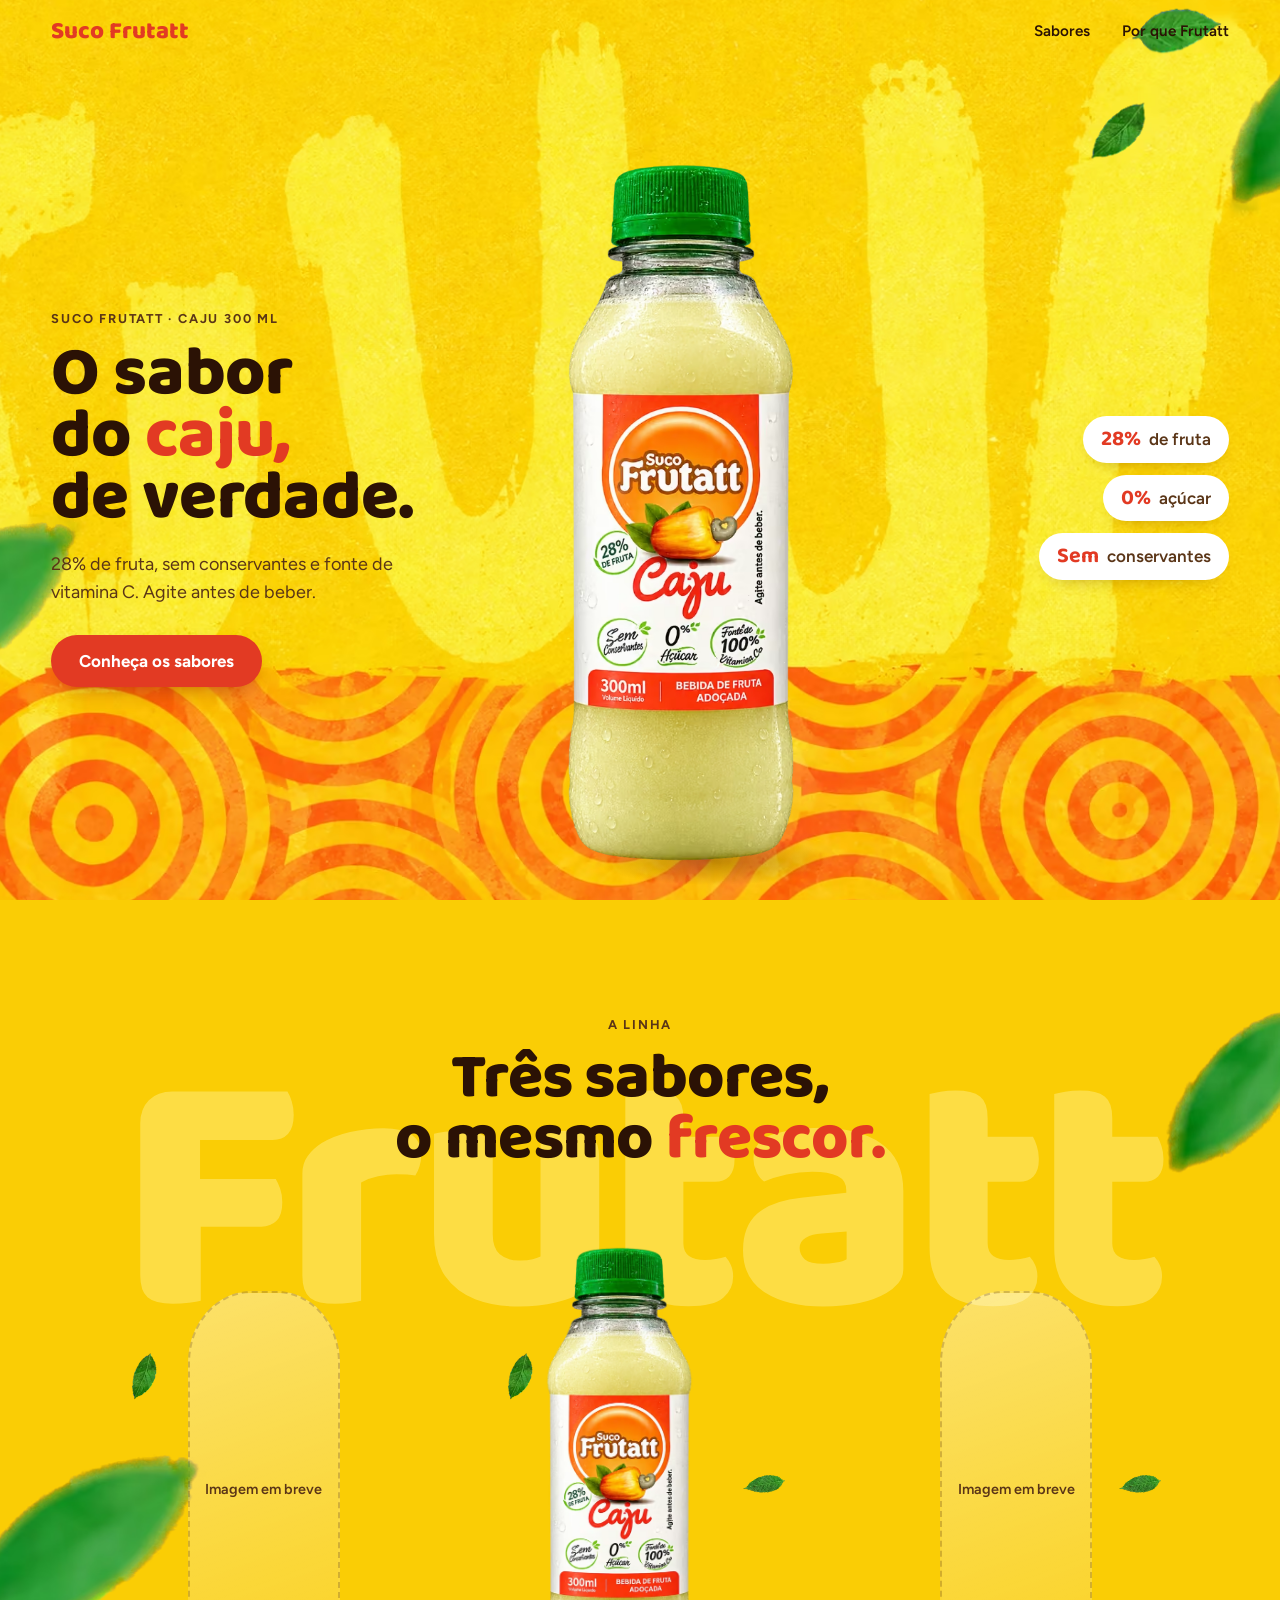
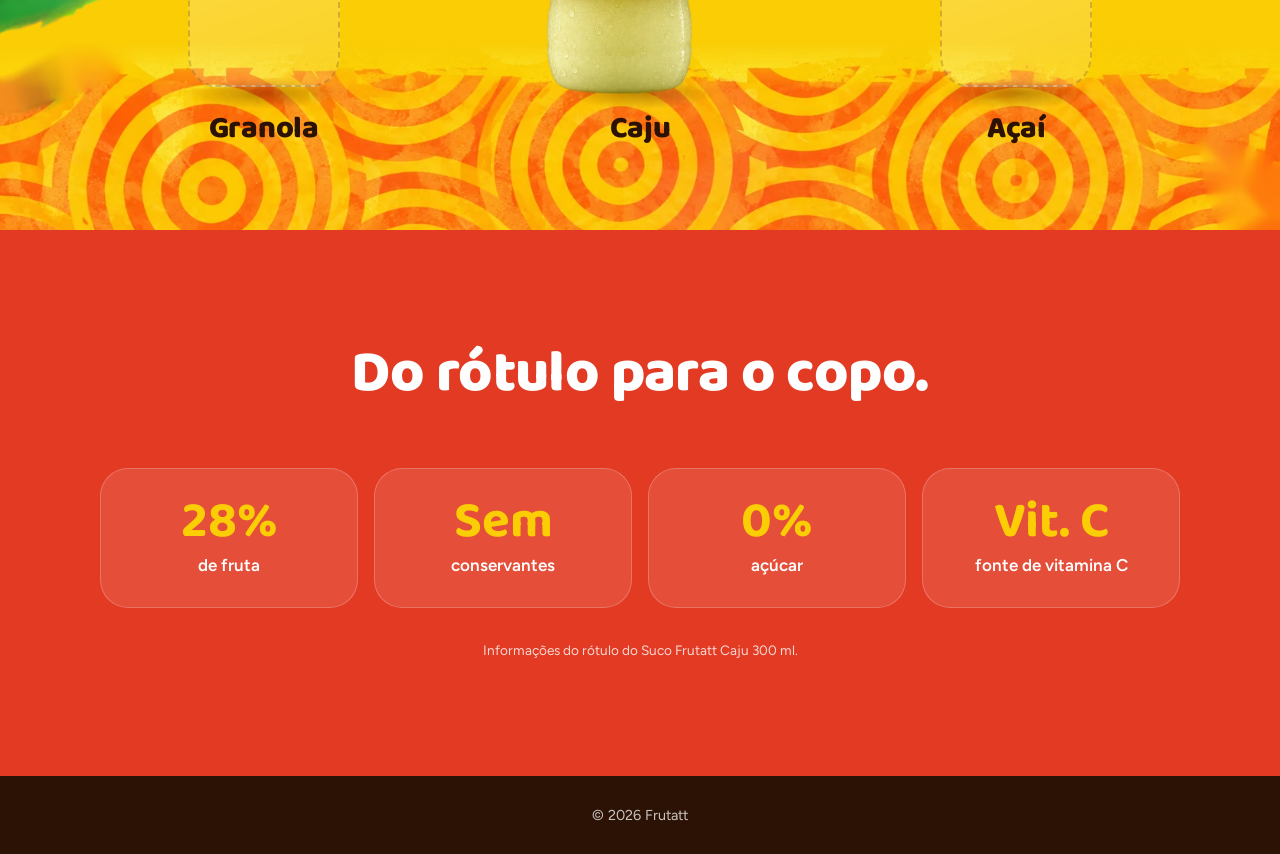
==== site/index.html @ 13d55b7b "LP Frutatto: landing page com motion, pipeline de assets e vídeo de vitrine Co-Authored-By: Claude O" ====
<!doctype html>
<html lang="pt-BR">
<head>
  <meta charset="utf-8">
  <meta name="viewport" content="width=device-width, initial-scale=1">
  <title>Suco Frutatt — Fruta de verdade</title>
  <meta name="description" content="Suco Frutatt: 28% de fruta, sem conservantes e fonte de vitamina C. Conheça os sabores Granola, Caju e Açaí.">
  <meta name="theme-color" content="#FACD05">
  <script>document.documentElement.classList.add('js')</script>

  <link rel="preconnect" href="https://fonts.googleapis.com">
  <link rel="preconnect" href="https://fonts.gstatic.com" crossorigin>
  <link href="https://fonts.googleapis.com/css2?family=Baloo+2:wght@700;800&family=Figtree:wght@400;500;600;700&display=swap" rel="stylesheet">

  <!-- LCP: hero plate + product, preloaded at the right size -->
  <link rel="preload" as="image" type="image/avif"
        imagesrcset="img/bg-960.avif 960w, img/bg-1440.avif 1440w, img/bg-1920.avif 1672w" imagesizes="max(100vw, 178svh)">
  <link rel="preload" as="image" type="image/avif"
        imagesrcset="img/prod-caju-320.avif 320w, img/prod-caju-520.avif 520w, img/prod-caju-760.avif 757w" imagesizes="(max-width: 767px) 52vw, 400px">

  <link rel="stylesheet" href="styles.css">
</head>
<body>
  <a class="skip" href="#conteudo">Pular para o conteúdo</a>

  <header class="nav">
    <a class="nav__brand" href="#topo" aria-label="Suco Frutatt — início">Suco Frutatt</a>
    <nav aria-label="Principal">
      <a href="#sabores">Sabores</a>
      <a href="#por-que">Por que Frutatt</a>
    </nav>
  </header>

  <main id="conteudo">
    <!-- ───────── HERO ───────── -->
    <section class="hero" id="topo" aria-labelledby="hero-title">
      <div class="hero__stage" data-depth="bg" aria-hidden="true">
        <picture>
          <source type="image/avif" srcset="img/bg-960.avif 960w, img/bg-1440.avif 1440w, img/bg-1920.avif 1672w" sizes="max(100vw, 178svh)">
          <img class="hero__plate" src="img/bg-1440.webp"
               srcset="img/bg-960.webp 960w, img/bg-1440.webp 1440w, img/bg-1920.webp 1672w" sizes="max(100vw, 178svh)"
               width="1672" height="941" alt="" fetchpriority="high" decoding="async">
        </picture>
        <!-- leaves are cut out of the original art by build_assets.py and mounted by main.js -->
        <div class="hero__leaves" data-leaves="far"></div>
      </div>

      <div class="hero__grid">
        <div class="hero__copy">
          <p class="eyebrow" data-intro="eyebrow">Suco Frutatt · Caju 300 ml</p>
          <h1 id="hero-title" class="hero__title">
            <span class="line"><span class="word">O</span> <span class="word">sabor</span></span>
            <span class="line"><span class="word">do</span> <span class="word accent">caju,</span></span>
            <span class="line"><span class="word">de</span> <span class="word">verdade.</span></span>
          </h1>
          <p class="hero__lead" data-intro="lead">28% de fruta, sem conservantes e fonte de vitamina C. Agite antes de beber.</p>
          <a class="btn" href="#sabores" data-intro="cta">Conheça os sabores</a>
        </div>

        <div class="hero__product" data-depth="product">
          <span class="shadow" aria-hidden="true"></span>
          <div class="hero__float">
            <picture>
              <source type="image/avif" srcset="img/prod-caju-320.avif 320w, img/prod-caju-520.avif 520w, img/prod-caju-760.avif 757w" sizes="(max-width: 767px) 52vw, 400px">
              <img src="img/prod-caju-520.webp"
                   srcset="img/prod-caju-320.webp 320w, img/prod-caju-520.webp 520w, img/prod-caju-760.webp 757w" sizes="(max-width: 767px) 52vw, 400px"
                   width="757" height="1437" alt="Garrafa de Suco Frutatt sabor Caju, 300 ml" fetchpriority="high" decoding="async">
            </picture>
          </div>
        </div>

        <ul class="hero__facts" aria-label="Destaques do rótulo">
          <li data-intro="fact"><strong>28%</strong> de fruta</li>
          <li data-intro="fact"><strong>0%</strong> açúcar</li>
          <li data-intro="fact"><strong>Sem</strong> conservantes</li>
        </ul>
      </div>

      <div class="hero__near" data-leaves="near" aria-hidden="true"></div>
    </section>

    <!-- ───────── PRODUTOS ───────── -->
    <section class="products" id="sabores" aria-labelledby="sabores-title">
      <div class="products__bgword" data-depth="bg" aria-hidden="true">Frutatt</div>

      <header class="products__head">
        <p class="eyebrow">A linha</p>
        <h2 id="sabores-title" class="products__title">
          <span class="line"><span class="word">Três</span> <span class="word">sabores,</span></span>
          <span class="line"><span class="word">o</span> <span class="word">mesmo</span> <span class="word accent">frescor.</span></span>
        </h2>
      </header>

      <div class="products__row" role="list">
        <article class="prod" role="listitem" data-prod="granola" data-from="left" aria-labelledby="p-granola">
          <div class="prod__depth" data-depth="product">
            <span class="shadow" aria-hidden="true"></span>
            <div class="prod__float">
              <span class="prod__leaf prod__leaf--a" aria-hidden="true"></span>
              <picture class="prod__img">
                <source type="image/avif" srcset="img/prod-granola-320.avif 320w, img/prod-granola-520.avif 520w, img/prod-granola-760.avif 760w" sizes="(max-width: 767px) 62vw, 26vw">
                <img src="img/prod-granola-520.webp" srcset="img/prod-granola-320.webp 320w, img/prod-granola-520.webp 520w, img/prod-granola-760.webp 760w"
                     sizes="(max-width: 767px) 62vw, 26vw" width="757" height="1437" alt="Produto Frutatt Granola" loading="lazy" decoding="async">
              </picture>
            </div>
          </div>
          <h3 class="prod__name" id="p-granola">Granola</h3>
        </article>

        <article class="prod" role="listitem" data-prod="caju" data-from="center" aria-labelledby="p-caju">
          <div class="prod__depth" data-depth="product">
            <span class="shadow" aria-hidden="true"></span>
            <div class="prod__float">
              <span class="prod__leaf prod__leaf--a" aria-hidden="true"></span>
              <span class="prod__leaf prod__leaf--b" aria-hidden="true"></span>
              <picture class="prod__img">
                <source type="image/avif" srcset="img/prod-caju-320.avif 320w, img/prod-caju-520.avif 520w, img/prod-caju-760.avif 757w" sizes="(max-width: 767px) 62vw, 26vw">
                <img src="img/prod-caju-520.webp" srcset="img/prod-caju-320.webp 320w, img/prod-caju-520.webp 520w, img/prod-caju-760.webp 757w"
                     sizes="(max-width: 767px) 62vw, 26vw" width="757" height="1437" alt="Garrafa de Suco Frutatt sabor Caju, 300 ml" loading="lazy" decoding="async">
              </picture>
            </div>
          </div>
          <h3 class="prod__name" id="p-caju">Caju</h3>
        </article>

        <article class="prod" role="listitem" data-prod="acai" data-from="right" aria-labelledby="p-acai">
          <div class="prod__depth" data-depth="product">
            <span class="shadow" aria-hidden="true"></span>
            <div class="prod__float">
              <span class="prod__leaf prod__leaf--b" aria-hidden="true"></span>
              <picture class="prod__img">
                <source type="image/avif" srcset="img/prod-acai-320.avif 320w, img/prod-acai-520.avif 520w, img/prod-acai-760.avif 760w" sizes="(max-width: 767px) 62vw, 26vw">
                <img src="img/prod-acai-520.webp" srcset="img/prod-acai-320.webp 320w, img/prod-acai-520.webp 520w, img/prod-acai-760.webp 760w"
                     sizes="(max-width: 767px) 62vw, 26vw" width="757" height="1437" alt="Produto Frutatt Açaí" loading="lazy" decoding="async">
              </picture>
            </div>
          </div>
          <h3 class="prod__name" id="p-acai">Açaí</h3>
        </article>
      </div>

      <div class="products__band" data-depth="band" aria-hidden="true">
        <picture>
          <source type="image/avif" srcset="img/band-960.avif 960w, img/band-1920.avif 1672w" sizes="100vw">
          <img src="img/band-960.webp" srcset="img/band-960.webp 960w, img/band-1920.webp 1672w" sizes="100vw"
               width="1672" height="282" alt="" loading="lazy" decoding="async">
        </picture>
      </div>
      <div class="products__near" data-leaves="near-products" aria-hidden="true"></div>
    </section>

    <!-- ───────── POR QUE ───────── -->
    <section class="why" id="por-que" aria-labelledby="why-title">
      <h2 id="why-title" class="why__title">Do rótulo para o copo.</h2>
      <ul class="why__list">
        <li class="why__item" data-reveal><strong>28%</strong><span>de fruta</span></li>
        <li class="why__item" data-reveal><strong>Sem</strong><span>conservantes</span></li>
        <li class="why__item" data-reveal><strong>0%</strong><span>açúcar</span></li>
        <li class="why__item" data-reveal><strong>Vit. C</strong><span>fonte de vitamina C</span></li>
      </ul>
      <p class="why__note">Informações do rótulo do Suco Frutatt Caju 300 ml.</p>
    </section>
  </main>

  <footer class="footer">
    <p>© <span id="ano">2026</span> Frutatt</p>
  </footer>

  <script src="img/layers.js"></script>
  <script src="https://cdnjs.cloudflare.com/ajax/libs/gsap/3.12.5/gsap.min.js" defer></script>
  <script src="https://cdnjs.cloudflare.com/ajax/libs/gsap/3.12.5/ScrollTrigger.min.js" defer></script>
  <script src="main.js" defer></script>
</body>
</html>
---- site/styles.css ----
/* ───────── Tokens ───────── */
:root {
  --yellow: #FACD05;
  --yellow-soft: #FBDB10;
  --orange: #F26A1B;
  --red: #E23A23;
  --green: #1E8E3E;
  --ink: #2B1205;
  --ink-soft: #5A3517;
  --cream: #FFF8E1;
  --white: #FFFFFF;

  --font-display: "Baloo 2", system-ui, sans-serif;
  --font-body: "Figtree", system-ui, sans-serif;

  /* Frutatt motion language — shared by CSS and main.js (expo.out ≈ --ease-out) */
  --ease-out: cubic-bezier(0.23, 1, 0.32, 1);
  --ease-in-out: cubic-bezier(0.77, 0, 0.175, 1);
  --dur-hover: 420ms;

  /* hero art plate: covers the viewport keeping the 1672×941 ratio of the original art */
  --stage-w: max(100vw, calc(max(100svh, 640px) * 1.7768));
  --stage-h: calc(var(--stage-w) * 0.5628);

  color-scheme: light;
}

*, *::before, *::after { box-sizing: border-box; }
html { -webkit-text-size-adjust: 100%; scroll-behavior: smooth; }
body {
  margin: 0;
  background: var(--yellow);
  color: var(--ink);
  font-family: var(--font-body);
  font-size: 1.0625rem;
  line-height: 1.55;
  -webkit-font-smoothing: antialiased;
  overflow-x: hidden;
}
img { display: block; max-width: 100%; height: auto; }
picture { display: block; }
a { color: inherit; }
h1, h2, h3 { margin: 0; font-family: var(--font-display); font-weight: 800; letter-spacing: -0.01em; }

.skip {
  position: absolute; left: 16px; top: -48px; z-index: 100;
  padding: 10px 16px; border-radius: 999px;
  background: var(--ink); color: var(--white); text-decoration: none; font-weight: 600;
}
.skip:focus { top: 12px; }
:focus-visible { outline: 3px solid var(--ink); outline-offset: 3px; border-radius: 6px; }

/* mouse offset — each depth layer reads its own --mx/--my via `translate`,
   so it never fights the GSAP-owned `transform` on the same element */
[data-depth], [data-leaves] {
  translate: calc(var(--mx, 0) * 1px) calc(var(--my, 0) * 1px);
}

/* ───────── Nav ───────── */
.nav {
  position: absolute; inset: 0 0 auto 0; z-index: 20;
  display: flex; align-items: center; justify-content: space-between; gap: 16px;
  padding: 20px clamp(16px, 4vw, 56px);
}
.nav__brand {
  font-family: var(--font-display); font-weight: 800; font-size: 1.5rem;
  color: var(--red); text-decoration: none; line-height: 1;
}
.nav nav { display: flex; gap: clamp(12px, 3vw, 32px); }
.nav nav a {
  font-weight: 600; font-size: 0.95rem; text-decoration: none; color: var(--ink);
  background-image: linear-gradient(currentColor, currentColor);
  background-size: 0% 2px; background-position: 0 100%; background-repeat: no-repeat;
  transition: background-size 260ms var(--ease-out);
}
@media (hover: hover) and (pointer: fine) {
  .nav nav a:hover { background-size: 100% 2px; }
}

/* ───────── Shared ───────── */
.eyebrow {
  margin: 0 0 14px;
  font-weight: 700; font-size: 0.8rem; letter-spacing: 0.14em; text-transform: uppercase;
  color: var(--ink-soft);
}
.line { display: block; overflow: hidden; padding-bottom: 0.06em; margin-bottom: -0.06em; }
.word { display: inline-block; will-change: transform; }
.accent { color: var(--red); }

.btn {
  display: inline-flex; align-items: center; gap: 10px;
  min-height: 52px; padding: 0 28px; border-radius: 999px;
  background: var(--red); color: var(--white);
  font-weight: 700; text-decoration: none;
  box-shadow: 0 10px 24px -12px rgba(140, 30, 10, 0.7);
  transition: transform 160ms var(--ease-out), background-color 200ms ease;
}
.btn:active { transform: scale(0.97); }
@media (hover: hover) and (pointer: fine) {
  .btn:hover { background-color: #C92E19; }
}

/* soft contact shadow under each product; GSAP scales .shadow with the float,
   CSS hover grows ::before — separate elements, no transform conflict */
.shadow {
  position: absolute; left: 50%; bottom: -3%; z-index: 0;
  width: 64%; height: 7%; margin-left: -32%;
  pointer-events: none;
}
.shadow::before {
  content: ""; position: absolute; inset: 0; border-radius: 50%;
  background: radial-gradient(closest-side, rgba(70, 25, 0, 0.42), rgba(70, 25, 0, 0));
  opacity: 0.8;
  transition: transform var(--dur-hover) var(--ease-out), opacity var(--dur-hover) ease;
}

/* ───────── Hero ───────── */
.hero {
  position: relative;
  height: 100svh; min-height: 640px;
  overflow: hidden;
  isolation: isolate;
}
.hero__stage, .hero__near {
  position: absolute; z-index: 0;
  width: var(--stage-w); height: var(--stage-h);
  left: calc(50% - var(--stage-w) / 2);
  top: calc(50% - var(--stage-h) / 2);
  pointer-events: none;
}
.hero__near { z-index: 3; }
.hero__stage picture { position: absolute; inset: -1%; }
.hero__plate { width: 100%; height: 100%; object-fit: cover; }
.hero__leaves { position: absolute; inset: 0; }

.leaf { position: absolute; display: block; will-change: transform; }
.leaf img { width: 100%; height: 100%; }

/* no z-index here on purpose: copy can sit above the near-camera leaves, the bottle below them */
.hero__grid {
  position: relative;
  height: 100%;
  max-width: 1320px; margin: 0 auto;
  padding: 96px clamp(16px, 4vw, 56px) 0;
  display: grid;
  grid-template-columns: minmax(0, 1.2fr) auto minmax(0, 0.8fr);
  align-items: center;
  gap: clamp(16px, 3vw, 48px);
}
.hero__copy { position: relative; z-index: 4; }
.hero__facts { position: relative; z-index: 4; }
.hero__title {
  font-size: clamp(3rem, 5.4vw, 5.6rem);
  line-height: 0.9;
  margin-bottom: 22px;
}
.hero__lead { max-width: 30ch; margin: 0 0 28px; font-size: 1.125rem; color: var(--ink-soft); }

.hero__product {
  position: relative; z-index: 2; align-self: end;
  height: min(78svh, 800px);
  aspect-ratio: 757 / 1437;
  margin-bottom: 4svh;
}
.hero__float, .hero__float picture, .hero__float img { width: 100%; height: 100%; }
.hero__float { position: relative; z-index: 1; }

.hero__facts {
  list-style: none; margin: 0; padding: 0;
  display: grid; gap: 12px; justify-items: end;
}
.hero__facts li {
  display: inline-flex; align-items: baseline; gap: 8px;
  padding: 10px 18px; border-radius: 999px;
  background: var(--white);
  font-weight: 600; color: var(--ink-soft);
  box-shadow: 0 8px 20px -14px rgba(90, 40, 0, 0.6);
}
.hero__facts strong { font-family: var(--font-display); font-size: 1.35rem; color: var(--red); line-height: 1; }

/* ───────── Products ───────── */
.products {
  position: relative;
  padding: clamp(72px, 9vw, 120px) 0 0;
  overflow: hidden;
  isolation: isolate;
}
.products__bgword {
  position: absolute; left: 50%; top: 18%; z-index: -2;
  margin-left: -50vw; width: 100vw; text-align: center;
  font-family: var(--font-display); font-weight: 800;
  font-size: 27vw; line-height: 0.8; letter-spacing: -0.03em;
  color: rgba(255, 236, 120, 0.55);
  user-select: none;
}
.products__head { text-align: center; padding: 0 16px; margin-bottom: clamp(24px, 4vw, 56px); }
.products__title { font-size: clamp(2.4rem, 5vw, 4.8rem); line-height: 0.95; }

.products__row {
  position: relative; z-index: 2;
  max-width: 1180px; margin: 0 auto;
  padding: 24px clamp(16px, 4vw, 56px) clamp(64px, 8vw, 120px);
  display: grid; grid-template-columns: repeat(3, minmax(0, 1fr));
  gap: clamp(16px, 4vw, 64px);
  align-items: end;
}
.prod { position: relative; display: grid; justify-items: center; gap: 18px; }
.prod__depth { position: relative; height: min(50svh, 480px); max-width: 100%; aspect-ratio: 757 / 1437; }
.prod__float { position: relative; z-index: 1; width: 100%; height: 100%; }
.prod__img { position: relative; z-index: 1; width: 100%; height: 100%;
  transition: transform var(--dur-hover) var(--ease-out); }
.prod__img img { width: 100%; height: 100%; object-fit: contain; }

.prod__name {
  position: relative;
  font-size: clamp(1.6rem, 2.4vw, 2.2rem); line-height: 1;
  color: var(--ink);
  transition: color 240ms ease;
}
.prod__name::after {
  content: ""; position: absolute; left: 10%; right: 10%; bottom: -8px; height: 3px;
  border-radius: 3px; background: currentColor;
  transform: scaleX(0); transform-origin: center;
  transition: transform 320ms var(--ease-out);
}

/* ingredients orbiting each product — drift uses `translate`/`rotate`
   (CSS keyframes), hover reaction uses `transform`, so both compose */
.prod__leaf {
  position: absolute; z-index: 2; pointer-events: none;
  width: 26%; aspect-ratio: 1;
  background: url("img/ingredient-a-160.webp") center / contain no-repeat;
  background-image: image-set(url("img/ingredient-a-160.avif") type("image/avif"), url("img/ingredient-a-160.webp") type("image/webp"));
  animation: leaf-drift 6.5s ease-in-out infinite alternate;
  transition: transform var(--dur-hover) var(--ease-out);
}
.prod__leaf--a { left: -14%; top: 22%; rotate: -24deg; }
.prod__leaf--b {
  right: -12%; top: 48%; width: 20%; animation-duration: 7.4s; animation-delay: -2s; rotate: 140deg;
  background-image: url("img/ingredient-b-160.webp");
  background-image: image-set(url("img/ingredient-b-160.avif") type("image/avif"), url("img/ingredient-b-160.webp") type("image/webp"));
}
@keyframes leaf-drift {
  from { translate: 0 0; }
  to   { translate: 4px -10px; }
}

/* missing product art → clean placeholder silhouette until the PNG is dropped in asset/ */
.prod.is-missing .prod__img { visibility: hidden; }
.prod.is-missing .prod__float::after {
  content: "Imagem em breve";
  position: absolute; inset: 10% 18% 2%; z-index: 1;
  display: grid; place-items: center; text-align: center;
  border-radius: 42% 42% 18% 18% / 18% 18% 8% 8%;
  background: linear-gradient(160deg, rgba(255, 255, 255, 0.4), rgba(255, 255, 255, 0.12));
  border: 2px dashed rgba(90, 53, 23, 0.25);
  font-weight: 600; font-size: 0.9rem; color: var(--ink-soft);
}

.products__band {
  position: relative; z-index: 1;
  margin-top: calc(-1 * clamp(140px, 16vw, 260px));
  margin-bottom: -28px; /* bleed past the section edge so the ±20px parallax never exposes a gap */
}
.products__band picture {
  width: 100%;
  /* hide the crop seam: the band melts into the section yellow */
  -webkit-mask-image: linear-gradient(to bottom, transparent 0, #000 22%);
          mask-image: linear-gradient(to bottom, transparent 0, #000 22%);
}
.products__band img { width: 100%; min-height: 200px; object-fit: cover; object-position: top; }
.products__near { position: absolute; inset: 0; z-index: 3; pointer-events: none; }

@media (hover: hover) and (pointer: fine) {
  .products__row:has(.prod:hover) .prod:not(:hover) .prod__img { opacity: 0.82; }
  .prod__img { transition: transform var(--dur-hover) var(--ease-out), opacity 300ms ease; }
  .prod:hover .prod__img { transform: translateY(-14px) scale(1.045); }
  .prod:hover .shadow::before { transform: scale(1.12, 1.25); opacity: 1; }
  .prod:hover .prod__name { color: var(--red); }
  .prod:hover .prod__name::after { transform: scaleX(1); }
  .prod:hover .prod__leaf--a { transform: translate(-10px, -8px) rotate(-10deg); }
  .prod:hover .prod__leaf--b { transform: translate(10px, -6px) rotate(12deg); }
}

/* ───────── Why ───────── */
.why {
  position: relative; z-index: 2;
  background: var(--red); color: var(--white);
  padding: clamp(72px, 9vw, 128px) clamp(16px, 4vw, 56px);
  text-align: center;
}
.why__title { font-size: clamp(2.2rem, 4.6vw, 4rem); line-height: 1; margin-bottom: clamp(32px, 5vw, 64px); }
.why__list {
  list-style: none; margin: 0 auto; padding: 0; max-width: 1080px;
  display: grid; grid-template-columns: repeat(4, minmax(0, 1fr)); gap: 16px;
}
.why__item {
  display: grid; gap: 4px; padding: 28px 16px; border-radius: 28px;
  background: rgba(255, 255, 255, 0.1);
  border: 1px solid rgba(255, 255, 255, 0.22);
}
.why__item strong { font-family: var(--font-display); font-size: clamp(2.2rem, 4vw, 3.2rem); line-height: 1; color: var(--yellow); }
.why__item span { font-weight: 600; }
.why__note { margin: 32px 0 0; font-size: 0.85rem; opacity: 0.8; }

.footer {
  background: var(--ink); color: rgba(255, 255, 255, 0.75);
  text-align: center; padding: 28px 16px; font-size: 0.9rem;
}
.footer p { margin: 0; }

/* ───────── Pre-motion states (only while JS is driving the intro) ───────── */
.js [data-intro],
.js .hero__title,
.js .hero__product picture,
.js .hero .leaf,
.js .products__title,
.js .prod,
.js [data-reveal] { opacity: 0; }

/* ───────── Tablet ───────── */
@media (max-width: 1024px) {
  .hero__grid { grid-template-columns: minmax(0, 1.1fr) auto; }
  .hero__facts { display: none; }
  .hero__product { height: min(66svh, 640px); }
  .why__list { grid-template-columns: repeat(2, minmax(0, 1fr)); }
}

/* ───────── Mobile ───────── */
@media (max-width: 767px) {
  .nav { padding: 16px; }
  .nav nav a:last-child { display: none; }
  .hero { height: auto; min-height: 100svh; }
  .hero__grid {
    grid-template-columns: 1fr;
    padding: 88px 16px 0;
    align-items: start;
    gap: 8px;
  }
  .hero__copy { text-align: center; }
  .hero__title { font-size: clamp(2.6rem, 12.5vw, 3.6rem); margin-bottom: 14px; }
  .hero__lead { margin: 0 auto 20px; font-size: 1rem; }
  .hero__product { justify-self: center; height: min(54svh, 460px); margin: 8px 0 3svh; }

  .products__row {
    display: flex; gap: 8px;
    overflow-x: auto; overscroll-behavior-x: contain;
    scroll-snap-type: x mandatory; scroll-padding-inline: 18vw;
    padding: 32px 18vw 72px;
    scrollbar-width: none;
  }
  .products__row::-webkit-scrollbar { display: none; }
  .prod { flex: 0 0 64vw; scroll-snap-align: center; }
  .prod__depth { height: min(56svh, 420px); }
  .products__band { margin-top: -150px; }
  .why__item { padding: 22px 12px; border-radius: 22px; }
}

/* ───────── Reduced motion: keep fades, drop movement ───────── */
@media (prefers-reduced-motion: reduce) {
  html { scroll-behavior: auto; }
  .prod__leaf { animation: none; }
  .prod__img, .prod__leaf, .shadow::before, .prod__name::after { transition-property: opacity; }
  .prod:hover .prod__img, .prod:hover .prod__leaf--a, .prod:hover .prod__leaf--b { transform: none; }
  .prod__name::after { transform: scaleX(1); opacity: 0; transition: opacity 200ms ease; }
  .prod:hover .prod__name::after { opacity: 1; }
}
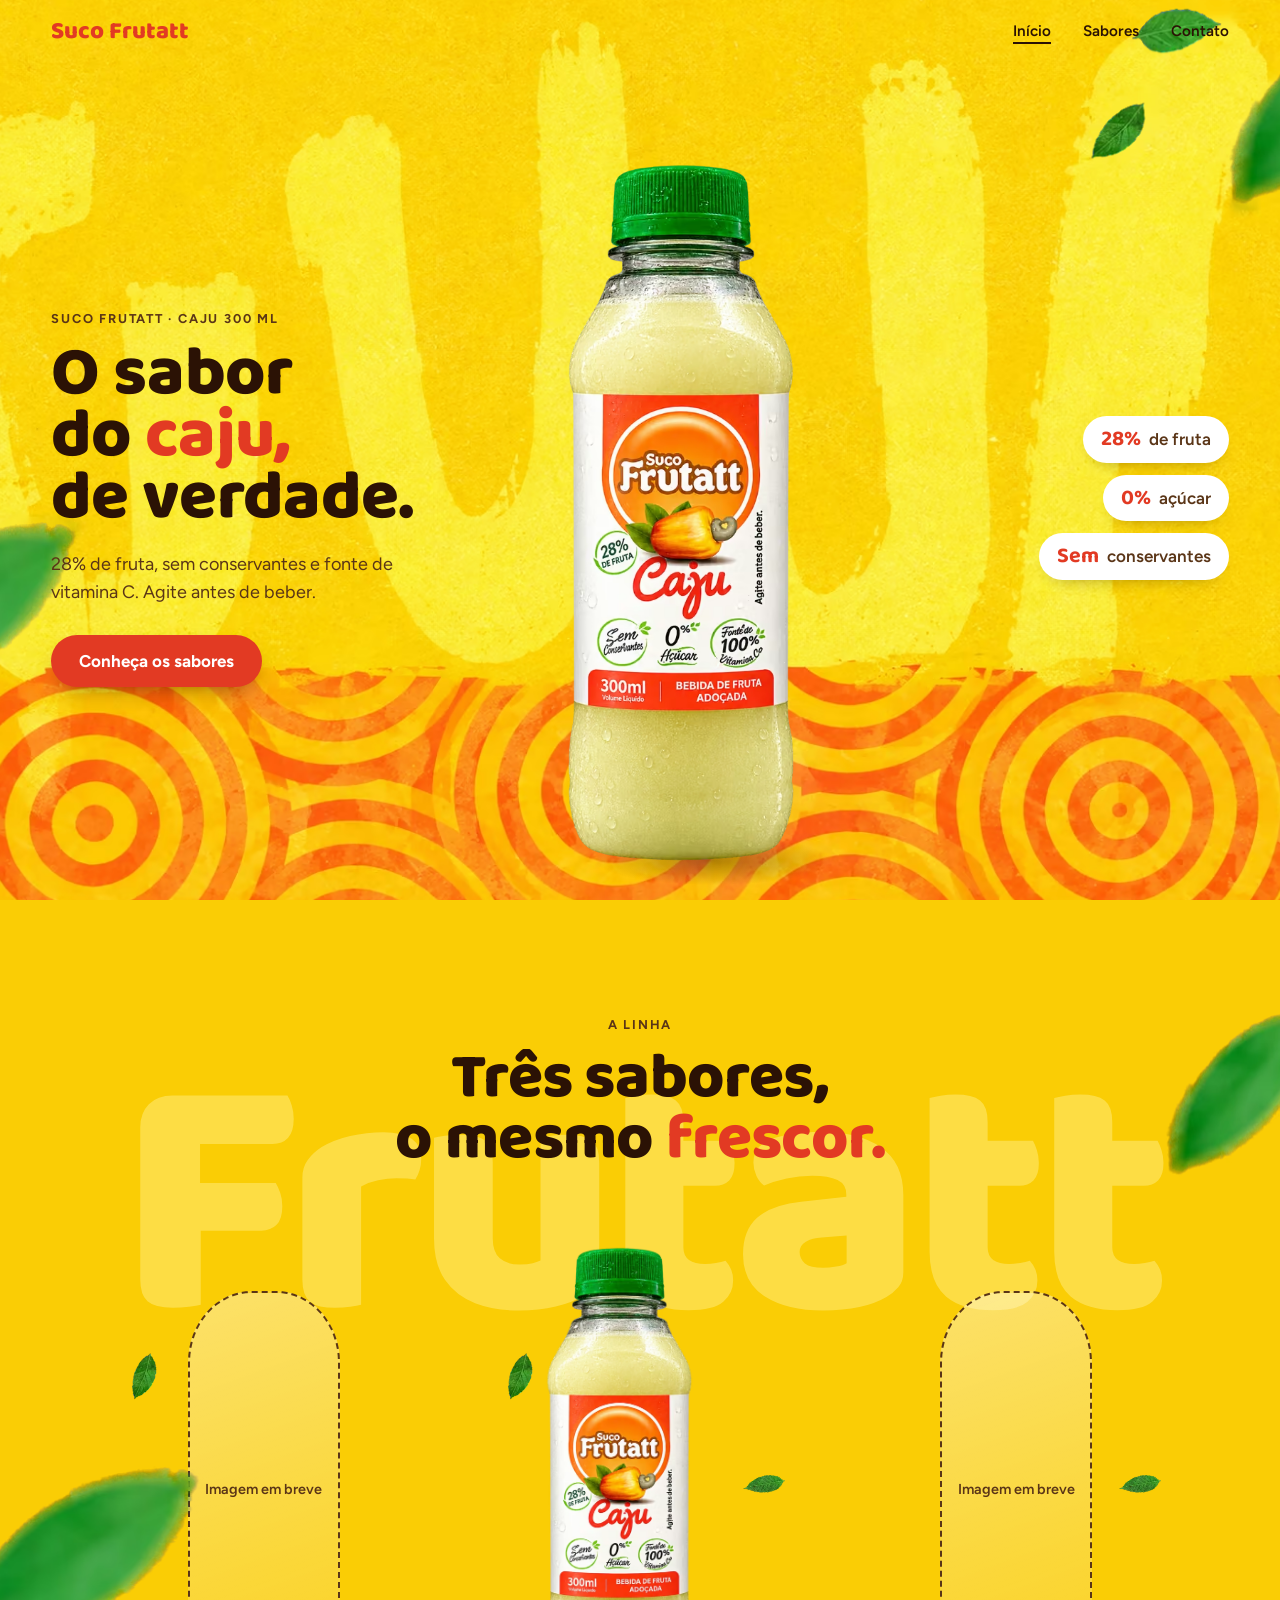
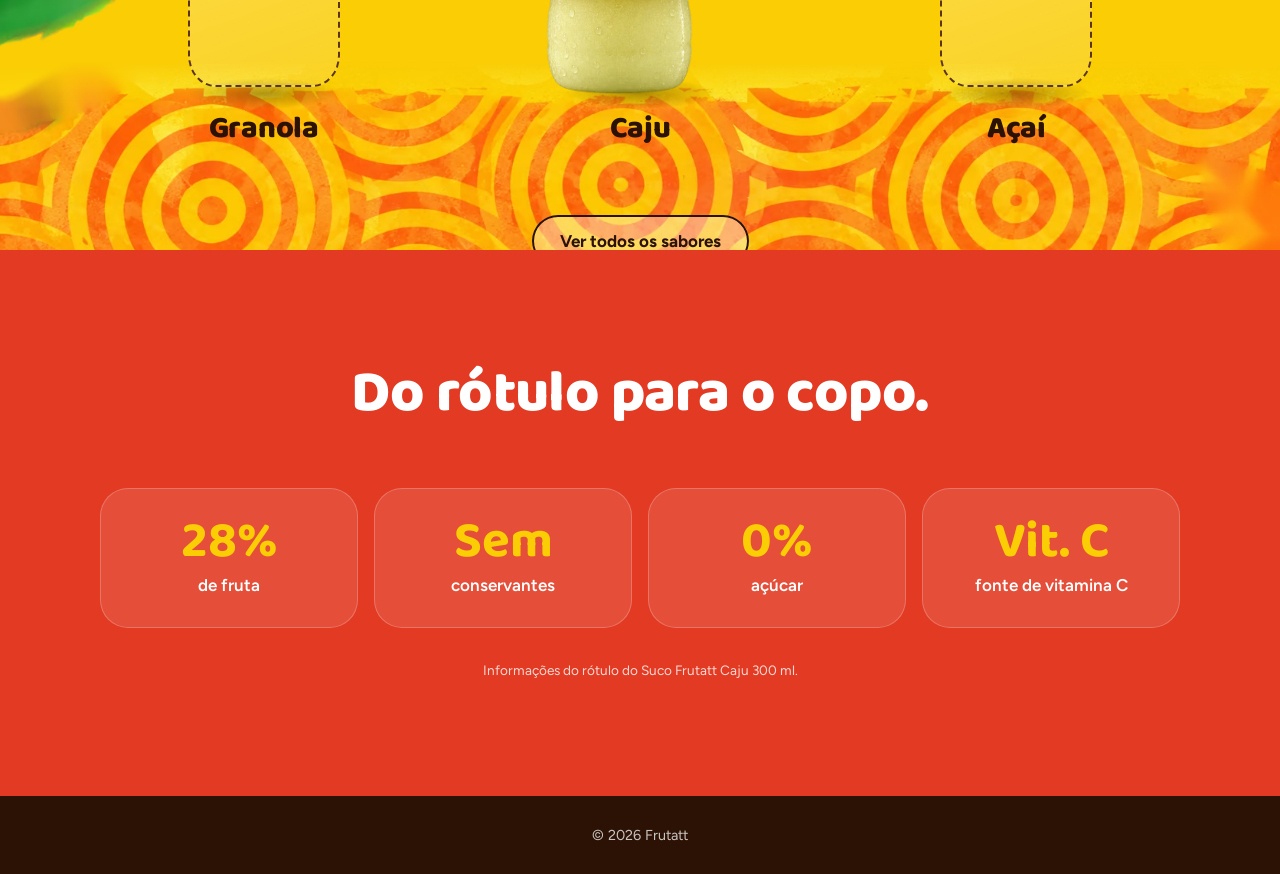
==== commit 1267fea0: "Páginas de sabor, catálogo e contato com temas por fruta - build_pages.py gera sabores/caju/uva/caja" ====
--- a/site/index.html
+++ b/site/index.html
@@ -20,14 +20,15 @@
 
   <link rel="stylesheet" href="styles.css">
 </head>
-<body>
+<body data-flavor="caju">
   <a class="skip" href="#conteudo">Pular para o conteúdo</a>
 
   <header class="nav">
     <a class="nav__brand" href="#topo" aria-label="Suco Frutatt — início">Suco Frutatt</a>
     <nav aria-label="Principal">
-      <a href="#sabores">Sabores</a>
-      <a href="#por-que">Por que Frutatt</a>
+      <a href="index.html" aria-current="page">Início</a>
+      <a href="sabores.html">Sabores</a>
+      <a href="contato.html">Contato</a>
     </nav>
   </header>
 
@@ -54,10 +55,13 @@
             <span class="line"><span class="word">de</span> <span class="word">verdade.</span></span>
           </h1>
           <p class="hero__lead" data-intro="lead">28% de fruta, sem conservantes e fonte de vitamina C. Agite antes de beber.</p>
-          <a class="btn" href="#sabores" data-intro="cta">Conheça os sabores</a>
+          <div class="hero__ctas" data-intro="cta">
+            <a class="btn" href="#sabores">Conheça os sabores</a>
+            <a class="btn btn--ghost" data-contact="whatsapp" data-msg="Olá! Vim pelo site da Frutatt." hidden>Pedir pelo WhatsApp</a>
+          </div>
         </div>
 
-        <div class="hero__product" data-depth="product">
+        <div class="hero__product" data-depth="product" data-product>
           <span class="shadow" aria-hidden="true"></span>
           <div class="hero__float">
             <picture>
@@ -120,7 +124,7 @@
               </picture>
             </div>
           </div>
-          <h3 class="prod__name" id="p-caju">Caju</h3>
+          <h3 class="prod__name" id="p-caju"><a href="caju.html">Caju</a></h3>
         </article>
 
         <article class="prod" role="listitem" data-prod="acai" data-from="right" aria-labelledby="p-acai">
@@ -138,6 +142,8 @@
           <h3 class="prod__name" id="p-acai">Açaí</h3>
         </article>
       </div>
+
+      <p class="products__more"><a class="btn btn--ghost" href="sabores.html">Ver todos os sabores</a></p>
 
       <div class="products__band" data-depth="band" aria-hidden="true">
         <picture>
@@ -163,9 +169,17 @@
   </main>
 
   <footer class="footer">
-    <p>© <span id="ano">2026</span> Frutatt</p>
+    <div class="footer__links">
+      <a data-contact="instagram" hidden>Instagram</a>
+      <a data-contact="whatsapp" hidden>WhatsApp</a>
+    </div>
+    <p>© 2026 Frutatt</p>
   </footer>
+  <a class="wa-fab" data-contact="whatsapp" hidden aria-label="Fale com a Frutatt no WhatsApp">
+    <svg viewBox="0 0 24 24" width="28" height="28" aria-hidden="true"><path fill="currentColor" d="M12 2a10 10 0 0 0-8.6 15.1L2 22l5-1.3A10 10 0 1 0 12 2Zm0 18.2a8.2 8.2 0 0 1-4.2-1.2l-.3-.2-3 .8.8-2.9-.2-.3A8.2 8.2 0 1 1 12 20.2Zm4.5-6.1c-.2-.1-1.5-.7-1.7-.8-.2-.1-.4-.1-.6.1l-.8 1c-.1.2-.3.2-.5.1a6.7 6.7 0 0 1-3.3-2.9c-.2-.4.2-.4.7-1.3.1-.2 0-.3 0-.4l-.8-1.8c-.2-.5-.4-.4-.6-.4h-.5a1 1 0 0 0-.7.3 3 3 0 0 0-.9 2.2 5.2 5.2 0 0 0 1.1 2.7 11.8 11.8 0 0 0 4.5 4c1.7.7 2.3.8 3.2.6a2.7 2.7 0 0 0 1.8-1.2 2.2 2.2 0 0 0 .1-1.3c0-.1-.2-.2-.4-.3Z"/></svg>
+  </a>
 
+  <script src="config.js"></script>
   <script src="img/layers.js"></script>
   <script src="https://cdnjs.cloudflare.com/ajax/libs/gsap/3.12.5/gsap.min.js" defer></script>
   <script src="https://cdnjs.cloudflare.com/ajax/libs/gsap/3.12.5/ScrollTrigger.min.js" defer></script>
--- a/site/styles.css
+++ b/site/styles.css
@@ -25,22 +25,47 @@
   color-scheme: light;
 }
 
+/* ───────── Flavor themes ─────────
+   Same campaign, different fruit: every page/card sets data-flavor and these tokens swap.
+   Default (no attribute) = Caju. */
+:root, [data-flavor="caju"] {
+  --t-bg: var(--yellow); --t-ink: var(--ink); --t-ink-soft: var(--ink-soft); --t-accent: var(--red);
+  --t-btn: var(--red); --t-btn-ink: var(--white); --t-brand: var(--red); --t-chip-strong: var(--red);
+  --t-why-bg: var(--red); --t-why-accent: var(--yellow);
+}
+[data-flavor="uva"] {
+  --t-bg: #5B2D8E; --t-ink: #FFFFFF; --t-ink-soft: rgba(255, 255, 255, 0.84); --t-accent: #A6D64A;
+  --t-btn: #8CC63F; --t-btn-ink: #1E0A33; --t-brand: #FFFFFF; --t-chip-strong: #5B2D8E;
+  --t-why-bg: #3E1A6A; --t-why-accent: #A6D64A;
+}
+[data-flavor="caja"] {
+  --t-bg: #1F9C99; --t-ink: #FFFFFF; --t-ink-soft: rgba(255, 255, 255, 0.88); --t-accent: #FFD447;
+  --t-btn: var(--red); --t-btn-ink: var(--white); --t-brand: #FFFFFF; --t-chip-strong: #0E6B6A;
+  --t-why-bg: #0E6B6A; --t-why-accent: #FFD447;
+}
+[data-flavor="granola"] { --t-bg: #C98B3E; --t-ink: var(--ink); --t-ink-soft: var(--ink-soft); }
+[data-flavor="acai"]    { --t-bg: #3A1240; --t-ink: #FFFFFF; --t-ink-soft: rgba(255, 255, 255, 0.8); }
+
 *, *::before, *::after { box-sizing: border-box; }
 html { -webkit-text-size-adjust: 100%; scroll-behavior: smooth; }
 body {
   margin: 0;
-  background: var(--yellow);
-  color: var(--ink);
+  background: var(--t-bg);
+  color: var(--t-ink);
   font-family: var(--font-body);
   font-size: 1.0625rem;
   line-height: 1.55;
   -webkit-font-smoothing: antialiased;
   overflow-x: hidden;
-}
+  /* short pages (catalog, contact) keep the footer at the bottom */
+  min-height: 100svh; display: flex; flex-direction: column;
+}
+main { flex: 1 0 auto; }
 img { display: block; max-width: 100%; height: auto; }
 picture { display: block; }
 a { color: inherit; }
 h1, h2, h3 { margin: 0; font-family: var(--font-display); font-weight: 800; letter-spacing: -0.01em; }
+[hidden] { display: none !important; }
 
 .skip {
   position: absolute; left: 16px; top: -48px; z-index: 100;
@@ -48,7 +73,7 @@
   background: var(--ink); color: var(--white); text-decoration: none; font-weight: 600;
 }
 .skip:focus { top: 12px; }
-:focus-visible { outline: 3px solid var(--ink); outline-offset: 3px; border-radius: 6px; }
+:focus-visible { outline: 3px solid var(--t-ink); outline-offset: 3px; border-radius: 6px; }
 
 /* mouse offset — each depth layer reads its own --mx/--my via `translate`,
    so it never fights the GSAP-owned `transform` on the same element */
@@ -64,15 +89,16 @@
 }
 .nav__brand {
   font-family: var(--font-display); font-weight: 800; font-size: 1.5rem;
-  color: var(--red); text-decoration: none; line-height: 1;
-}
-.nav nav { display: flex; gap: clamp(12px, 3vw, 32px); }
+  color: var(--t-brand); text-decoration: none; line-height: 1;
+}
+.nav nav { display: flex; gap: clamp(14px, 3vw, 32px); }
 .nav nav a {
-  font-weight: 600; font-size: 0.95rem; text-decoration: none; color: var(--ink);
+  font-weight: 600; font-size: 0.95rem; text-decoration: none; color: var(--t-ink);
   background-image: linear-gradient(currentColor, currentColor);
   background-size: 0% 2px; background-position: 0 100%; background-repeat: no-repeat;
   transition: background-size 260ms var(--ease-out);
 }
+.nav nav a[aria-current="page"] { background-size: 100% 2px; }
 @media (hover: hover) and (pointer: fine) {
   .nav nav a:hover { background-size: 100% 2px; }
 }
@@ -81,23 +107,25 @@
 .eyebrow {
   margin: 0 0 14px;
   font-weight: 700; font-size: 0.8rem; letter-spacing: 0.14em; text-transform: uppercase;
-  color: var(--ink-soft);
+  color: var(--t-ink-soft);
 }
 .line { display: block; overflow: hidden; padding-bottom: 0.06em; margin-bottom: -0.06em; }
 .word { display: inline-block; will-change: transform; }
-.accent { color: var(--red); }
+.accent { color: var(--t-accent); }
 
 .btn {
   display: inline-flex; align-items: center; gap: 10px;
   min-height: 52px; padding: 0 28px; border-radius: 999px;
-  background: var(--red); color: var(--white);
-  font-weight: 700; text-decoration: none;
-  box-shadow: 0 10px 24px -12px rgba(140, 30, 10, 0.7);
-  transition: transform 160ms var(--ease-out), background-color 200ms ease;
-}
+  background: var(--t-btn); color: var(--t-btn-ink);
+  font-weight: 700; text-decoration: none; cursor: pointer;
+  box-shadow: 0 10px 24px -12px rgba(40, 10, 0, 0.6);
+  transition: transform 160ms var(--ease-out), filter 200ms ease, background-color 200ms ease;
+}
+.btn--ghost { background: transparent; color: var(--t-ink); box-shadow: inset 0 0 0 2px currentColor; }
 .btn:active { transform: scale(0.97); }
 @media (hover: hover) and (pointer: fine) {
-  .btn:hover { background-color: #C92E19; }
+  .btn:hover { filter: brightness(0.92); }
+  .btn--ghost:hover { filter: none; background-color: rgba(255, 255, 255, 0.2); }
 }
 
 /* soft contact shadow under each product; GSAP scales .shadow with the float,
@@ -109,7 +137,7 @@
 }
 .shadow::before {
   content: ""; position: absolute; inset: 0; border-radius: 50%;
-  background: radial-gradient(closest-side, rgba(70, 25, 0, 0.42), rgba(70, 25, 0, 0));
+  background: radial-gradient(closest-side, rgba(30, 10, 0, 0.42), rgba(30, 10, 0, 0));
   opacity: 0.8;
   transition: transform var(--dur-hover) var(--ease-out), opacity var(--dur-hover) ease;
 }
@@ -154,7 +182,8 @@
   line-height: 0.9;
   margin-bottom: 22px;
 }
-.hero__lead { max-width: 30ch; margin: 0 0 28px; font-size: 1.125rem; color: var(--ink-soft); }
+.hero__lead { max-width: 30ch; margin: 0 0 28px; font-size: 1.125rem; color: var(--t-ink-soft); }
+.hero__ctas { display: flex; flex-wrap: wrap; gap: 12px; }
 
 .hero__product {
   position: relative; z-index: 2; align-self: end;
@@ -174,11 +203,11 @@
   padding: 10px 18px; border-radius: 999px;
   background: var(--white);
   font-weight: 600; color: var(--ink-soft);
-  box-shadow: 0 8px 20px -14px rgba(90, 40, 0, 0.6);
-}
-.hero__facts strong { font-family: var(--font-display); font-size: 1.35rem; color: var(--red); line-height: 1; }
-
-/* ───────── Products ───────── */
+  box-shadow: 0 8px 20px -14px rgba(30, 10, 0, 0.6);
+}
+.hero__facts strong { font-family: var(--font-display); font-size: 1.35rem; color: var(--t-chip-strong); line-height: 1; }
+
+/* ───────── Products (home) ───────── */
 .products {
   position: relative;
   padding: clamp(72px, 9vw, 120px) 0 0;
@@ -208,7 +237,7 @@
 .prod__depth { position: relative; height: min(50svh, 480px); max-width: 100%; aspect-ratio: 757 / 1437; }
 .prod__float { position: relative; z-index: 1; width: 100%; height: 100%; }
 .prod__img { position: relative; z-index: 1; width: 100%; height: 100%;
-  transition: transform var(--dur-hover) var(--ease-out); }
+  transition: transform var(--dur-hover) var(--ease-out), opacity 300ms ease; }
 .prod__img img { width: 100%; height: 100%; object-fit: contain; }
 
 .prod__name {
@@ -217,6 +246,7 @@
   color: var(--ink);
   transition: color 240ms ease;
 }
+.prod__name a { text-decoration: none; }
 .prod__name::after {
   content: ""; position: absolute; left: 10%; right: 10%; bottom: -8px; height: 3px;
   border-radius: 3px; background: currentColor;
@@ -224,7 +254,7 @@
   transition: transform 320ms var(--ease-out);
 }
 
-/* ingredients orbiting each product — drift uses `translate`/`rotate`
+/* ingredients orbiting each product — drift uses `translate`
    (CSS keyframes), hover reaction uses `transform`, so both compose */
 .prod__leaf {
   position: absolute; z-index: 2; pointer-events: none;
@@ -246,16 +276,19 @@
 }
 
 /* missing product art → clean placeholder silhouette until the PNG is dropped in asset/ */
-.prod.is-missing .prod__img { visibility: hidden; }
-.prod.is-missing .prod__float::after {
+.is-missing .prod__img, .is-missing .hero__float picture { visibility: hidden; }
+.is-missing .prod__float::after, .is-missing .hero__float::after {
   content: "Imagem em breve";
   position: absolute; inset: 10% 18% 2%; z-index: 1;
   display: grid; place-items: center; text-align: center;
   border-radius: 42% 42% 18% 18% / 18% 18% 8% 8%;
   background: linear-gradient(160deg, rgba(255, 255, 255, 0.4), rgba(255, 255, 255, 0.12));
-  border: 2px dashed rgba(90, 53, 23, 0.25);
-  font-weight: 600; font-size: 0.9rem; color: var(--ink-soft);
-}
+  border: 2px dashed currentColor;
+  font-weight: 600; font-size: 0.9rem; color: var(--t-ink-soft);
+}
+
+.products__more { position: relative; z-index: 4; text-align: center; margin: -32px 0 0; }
+.products__more .btn { background-color: rgba(255, 255, 255, 0.35); }
 
 .products__band {
   position: relative; z-index: 1;
@@ -273,7 +306,6 @@
 
 @media (hover: hover) and (pointer: fine) {
   .products__row:has(.prod:hover) .prod:not(:hover) .prod__img { opacity: 0.82; }
-  .prod__img { transition: transform var(--dur-hover) var(--ease-out), opacity 300ms ease; }
   .prod:hover .prod__img { transform: translateY(-14px) scale(1.045); }
   .prod:hover .shadow::before { transform: scale(1.12, 1.25); opacity: 1; }
   .prod:hover .prod__name { color: var(--red); }
@@ -282,32 +314,129 @@
   .prod:hover .prod__leaf--b { transform: translate(10px, -6px) rotate(12deg); }
 }
 
-/* ───────── Why ───────── */
+/* ───────── Why / label facts ───────── */
 .why {
   position: relative; z-index: 2;
-  background: var(--red); color: var(--white);
+  background: var(--t-why-bg); color: var(--white);
   padding: clamp(72px, 9vw, 128px) clamp(16px, 4vw, 56px);
   text-align: center;
 }
 .why__title { font-size: clamp(2.2rem, 4.6vw, 4rem); line-height: 1; margin-bottom: clamp(32px, 5vw, 64px); }
 .why__list {
   list-style: none; margin: 0 auto; padding: 0; max-width: 1080px;
-  display: grid; grid-template-columns: repeat(4, minmax(0, 1fr)); gap: 16px;
+  display: flex; flex-wrap: wrap; justify-content: center; gap: 16px;
 }
 .why__item {
+  flex: 1 1 200px; max-width: 260px;
   display: grid; gap: 4px; padding: 28px 16px; border-radius: 28px;
   background: rgba(255, 255, 255, 0.1);
   border: 1px solid rgba(255, 255, 255, 0.22);
 }
-.why__item strong { font-family: var(--font-display); font-size: clamp(2.2rem, 4vw, 3.2rem); line-height: 1; color: var(--yellow); }
+.why__item strong { font-family: var(--font-display); font-size: clamp(2.2rem, 4vw, 3.2rem); line-height: 1; color: var(--t-why-accent); }
 .why__item span { font-weight: 600; }
 .why__note { margin: 32px 0 0; font-size: 0.85rem; opacity: 0.8; }
 
+/* ───────── Next flavor ───────── */
+.next {
+  position: relative; display: grid; gap: 6px; justify-items: center;
+  padding: clamp(64px, 9vw, 120px) 16px;
+  background: var(--t-bg); color: var(--t-ink); text-decoration: none; text-align: center;
+  overflow: hidden;
+}
+.next__label { font-weight: 700; font-size: 0.8rem; letter-spacing: 0.14em; text-transform: uppercase; color: var(--t-ink-soft); }
+.next__name { font-family: var(--font-display); font-weight: 800; font-size: clamp(3.4rem, 11vw, 9rem); line-height: 0.9; }
+.next__arrow { display: inline-block; transition: transform 320ms var(--ease-out); }
+@media (hover: hover) and (pointer: fine) {
+  .next:hover .next__arrow { transform: translateX(16px); }
+}
+
+/* ───────── Catalog ───────── */
+.catalog { padding: clamp(112px, 12vw, 160px) clamp(16px, 4vw, 56px) clamp(64px, 8vw, 120px); }
+.catalog__head { text-align: center; margin-bottom: clamp(32px, 5vw, 64px); }
+.catalog__title { font-size: clamp(2.6rem, 6vw, 5.4rem); line-height: 0.95; }
+.catalog__grid {
+  list-style: none; margin: 0 auto; padding: 0; max-width: 1280px;
+  display: grid; grid-template-columns: repeat(auto-fit, minmax(220px, 1fr)); gap: clamp(14px, 2vw, 24px);
+}
+.card__link {
+  position: relative; display: block; aspect-ratio: 3 / 4.3; overflow: hidden; isolation: isolate;
+  border-radius: 28px; background: var(--t-bg); color: var(--t-ink); text-decoration: none;
+  box-shadow: 0 18px 40px -26px rgba(40, 10, 0, 0.7);
+}
+.card__bg {
+  position: absolute; inset: 0; z-index: -1;
+  background-size: cover; background-position: 50% 60%;
+  transition: transform 700ms var(--ease-out);
+}
+.card__product {
+  position: absolute; left: 50%; top: 6%; height: 66%; aspect-ratio: 757 / 1437;
+  translate: -50% 0;
+}
+.card__product .prod__float { display: block; }
+/* scrim in the flavor color so the name stays legible over the rings */
+.card__link::after {
+  content: ""; position: absolute; inset: 55% 0 0; z-index: 0; pointer-events: none;
+  background: linear-gradient(to bottom, transparent, color-mix(in srgb, var(--t-bg) 92%, transparent) 55%);
+}
+.card__text { z-index: 1; position: absolute; left: 20px; right: 20px; bottom: 18px; display: grid; gap: 2px; }
+.card__name { font-family: var(--font-display); font-weight: 800; font-size: 2rem; line-height: 1; }
+.card__desc { font-weight: 600; font-size: 0.95rem; color: var(--t-ink-soft); }
+.card__link[aria-disabled="true"] { cursor: default; }
+@media (hover: hover) and (pointer: fine) {
+  a.card__link:hover .card__bg { transform: scale(1.06); }
+  a.card__link:hover .prod__img { transform: translateY(-14px) scale(1.045); }
+  a.card__link:hover .shadow::before { transform: scale(1.12, 1.25); opacity: 1; }
+}
+
+/* ───────── Contact ───────── */
+.contact {
+  min-height: 100svh; display: grid; align-content: center; justify-items: center; gap: 8px;
+  padding: 120px 16px 80px; text-align: center;
+}
+.contact__lead { margin: 12px 0 24px; font-size: 1.15rem; color: var(--t-ink-soft); }
+.contact__actions { display: flex; flex-wrap: wrap; justify-content: center; gap: 14px; }
+.contact__btn {
+  display: grid; gap: 2px; min-width: 240px; padding: 22px 28px; border-radius: 24px;
+  text-decoration: none; color: var(--white); text-align: left;
+  transition: transform 160ms var(--ease-out);
+}
+.contact__btn strong { font-family: var(--font-display); font-size: 1.6rem; line-height: 1; }
+.contact__btn span { font-weight: 600; opacity: 0.85; }
+.contact__btn--wa { background: #1A8F48; }
+.contact__btn--ig { background: var(--ink); }
+.contact__btn:active { transform: scale(0.97); }
+@media (hover: hover) and (pointer: fine) {
+  .contact__btn:hover { transform: translateY(-3px); }
+}
+.contact__empty { font-weight: 600; color: var(--t-ink-soft); }
+
+/* ───────── Footer + WhatsApp FAB ───────── */
 .footer {
   background: var(--ink); color: rgba(255, 255, 255, 0.75);
   text-align: center; padding: 28px 16px; font-size: 0.9rem;
 }
 .footer p { margin: 0; }
+.footer__links { display: flex; justify-content: center; gap: 24px; margin-bottom: 10px; }
+.footer__links:not(:has(a:not([hidden]))) { display: none; }
+.footer__links a { color: var(--white); font-weight: 600; }
+
+.wa-fab {
+  position: fixed; right: 20px; bottom: 20px; z-index: 50;
+  display: grid; place-items: center; width: 60px; height: 60px; border-radius: 50%;
+  background: #1A8F48; color: var(--white);
+  box-shadow: 0 12px 28px -10px rgba(0, 0, 0, 0.5);
+  transition: transform 160ms var(--ease-out);
+}
+.wa-fab:active { transform: scale(0.94); }
+@media (hover: hover) and (pointer: fine) {
+  .wa-fab:hover { transform: translateY(-3px); }
+}
+
+/* ───────── Page transitions (Chromium cross-document; other browsers just navigate) ─────────
+   The bottle carries a view-transition-name, so catalog card → flavor page morphs it. */
+@view-transition { navigation: auto; }
+::view-transition-group(*) { animation-duration: 520ms; animation-timing-function: cubic-bezier(0.23, 1, 0.32, 1); }
+::view-transition-old(root), ::view-transition-new(root) { animation-duration: 320ms; }
 
 /* ───────── Pre-motion states (only while JS is driving the intro) ───────── */
 .js [data-intro],
@@ -315,21 +444,24 @@
 .js .hero__product picture,
 .js .hero .leaf,
 .js .products__title,
+.js .catalog__title,
 .js .prod,
-.js [data-reveal] { opacity: 0; }
+.js [data-reveal],
+.js [data-reveal-card] { opacity: 0; }
 
 /* ───────── Tablet ───────── */
 @media (max-width: 1024px) {
   .hero__grid { grid-template-columns: minmax(0, 1.1fr) auto; }
   .hero__facts { display: none; }
   .hero__product { height: min(66svh, 640px); }
-  .why__list { grid-template-columns: repeat(2, minmax(0, 1fr)); }
 }
 
 /* ───────── Mobile ───────── */
 @media (max-width: 767px) {
   .nav { padding: 16px; }
-  .nav nav a:last-child { display: none; }
+  .nav__brand { font-size: 1.25rem; }
+  .nav nav { gap: 14px; }
+  .nav nav a { font-size: 0.9rem; }
   .hero { height: auto; min-height: 100svh; }
   .hero__grid {
     grid-template-columns: 1fr;
@@ -340,6 +472,7 @@
   .hero__copy { text-align: center; }
   .hero__title { font-size: clamp(2.6rem, 12.5vw, 3.6rem); margin-bottom: 14px; }
   .hero__lead { margin: 0 auto 20px; font-size: 1rem; }
+  .hero__ctas { justify-content: center; }
   .hero__product { justify-self: center; height: min(54svh, 460px); margin: 8px 0 3svh; }
 
   .products__row {
@@ -353,15 +486,19 @@
   .prod { flex: 0 0 64vw; scroll-snap-align: center; }
   .prod__depth { height: min(56svh, 420px); }
   .products__band { margin-top: -150px; }
-  .why__item { padding: 22px 12px; border-radius: 22px; }
+  .why__item { padding: 22px 12px; border-radius: 22px; flex-basis: 140px; }
+  .catalog__grid { grid-template-columns: 1fr; max-width: 420px; }
+  .wa-fab { right: 16px; bottom: 16px; width: 54px; height: 54px; }
 }
 
 /* ───────── Reduced motion: keep fades, drop movement ───────── */
 @media (prefers-reduced-motion: reduce) {
   html { scroll-behavior: auto; }
+  @view-transition { navigation: none; }
   .prod__leaf { animation: none; }
-  .prod__img, .prod__leaf, .shadow::before, .prod__name::after { transition-property: opacity; }
-  .prod:hover .prod__img, .prod:hover .prod__leaf--a, .prod:hover .prod__leaf--b { transform: none; }
+  .prod__img, .prod__leaf, .shadow::before, .prod__name::after, .card__bg { transition-property: opacity; }
+  .prod:hover .prod__img, .prod:hover .prod__leaf--a, .prod:hover .prod__leaf--b,
+  a.card__link:hover .prod__img, a.card__link:hover .card__bg { transform: none; }
   .prod__name::after { transform: scaleX(1); opacity: 0; transition: opacity 200ms ease; }
   .prod:hover .prod__name::after { opacity: 1; }
 }
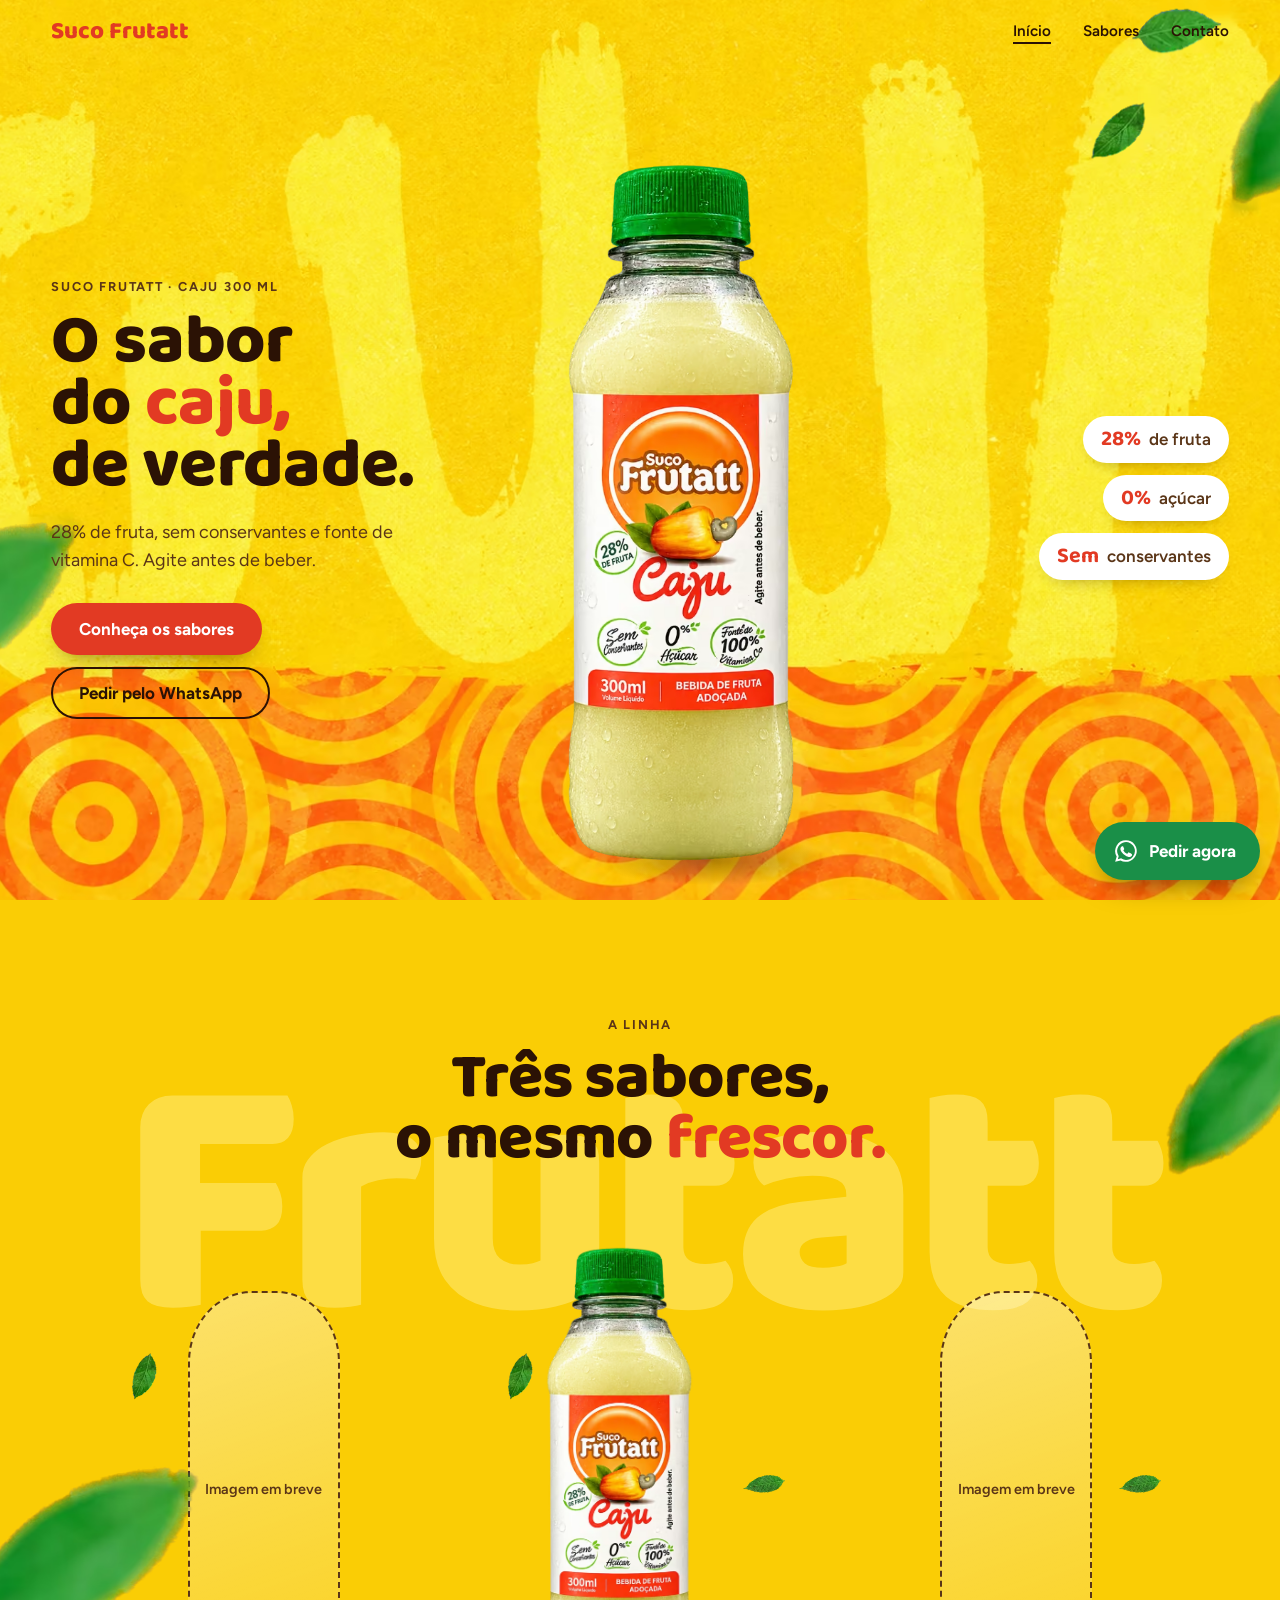
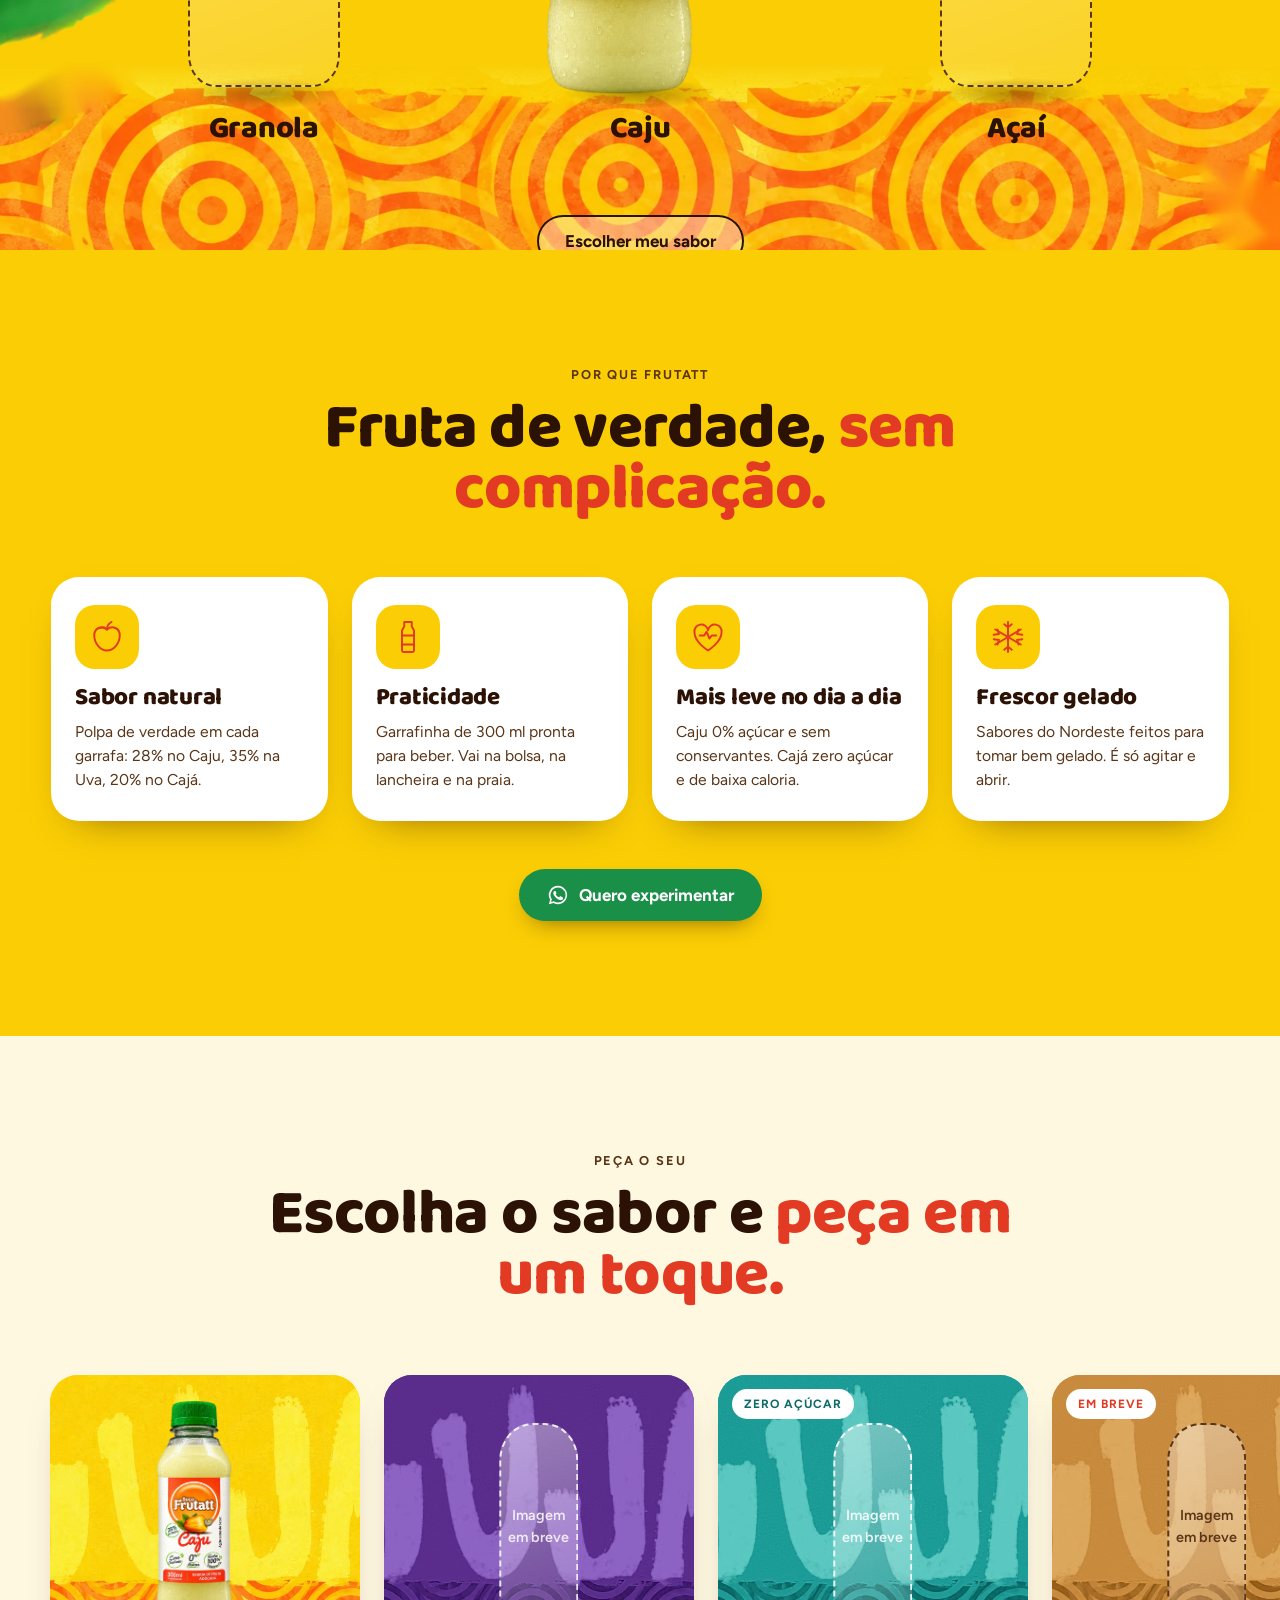
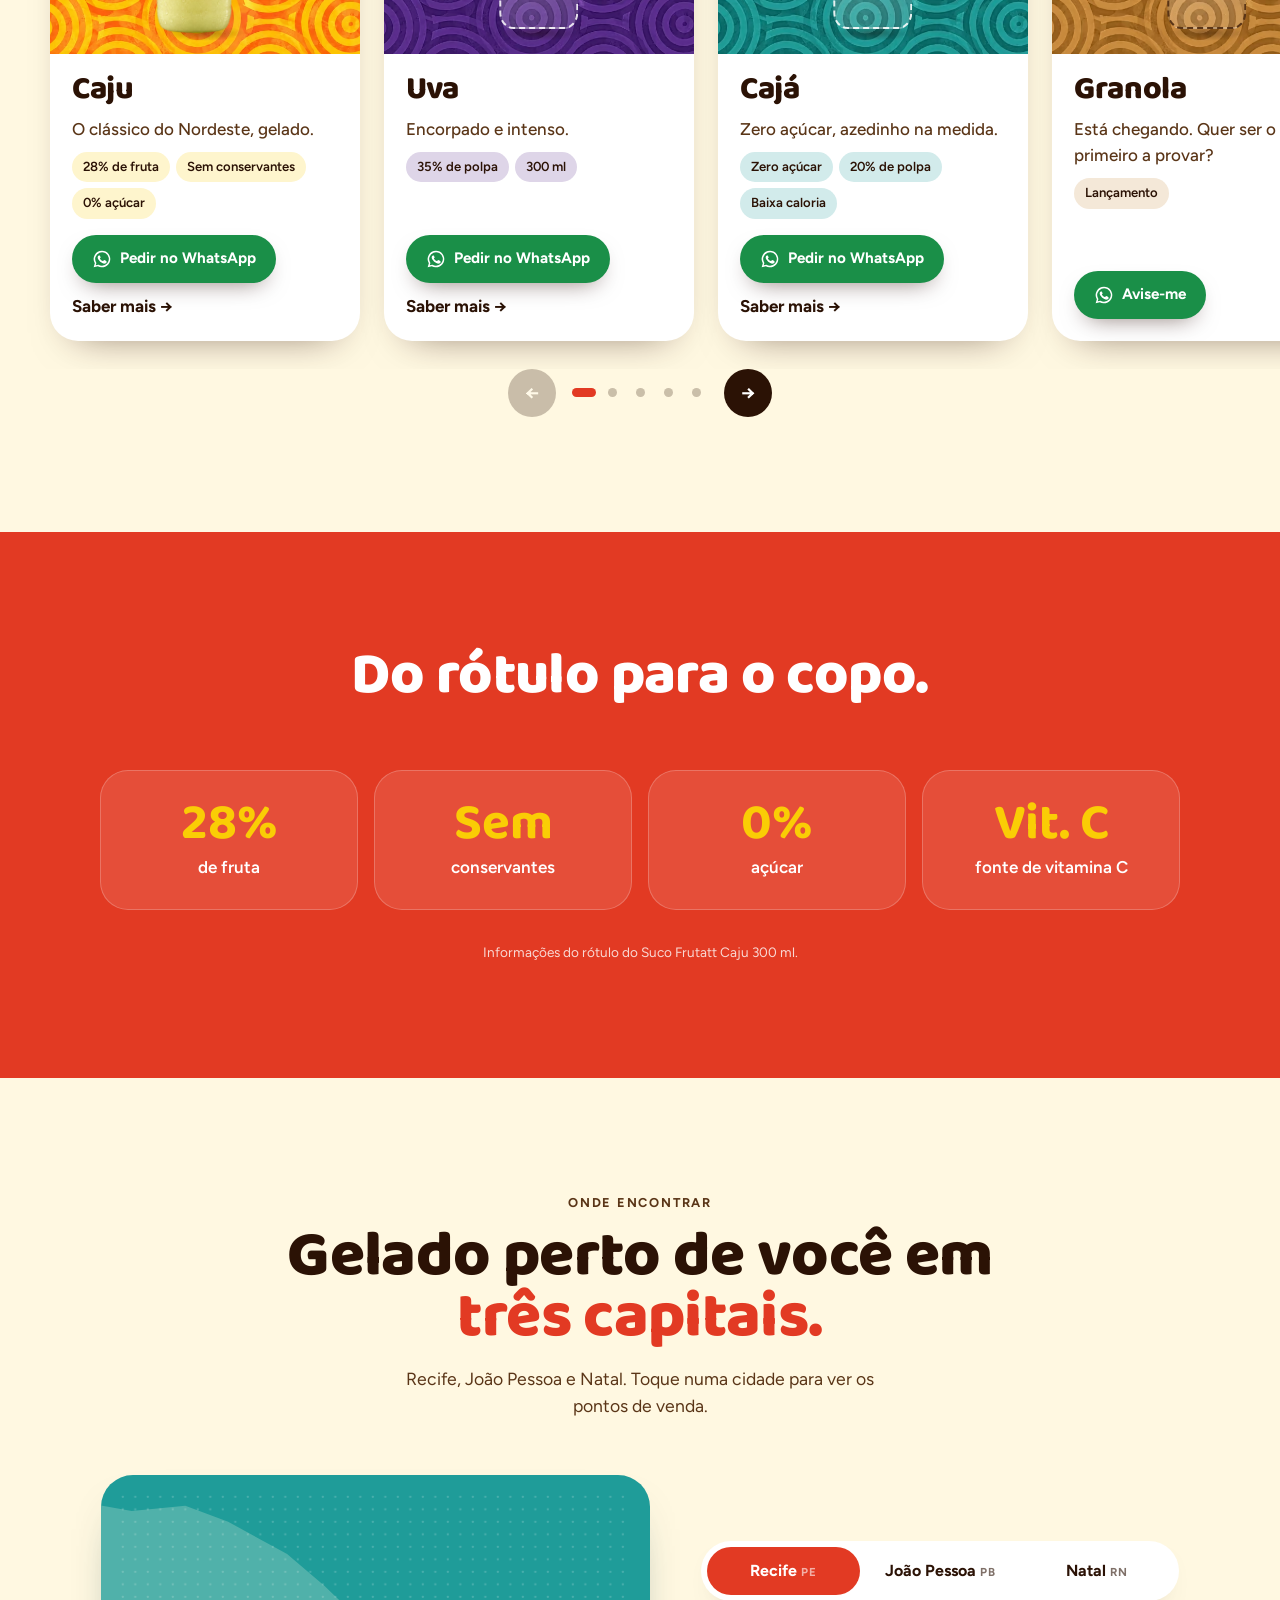
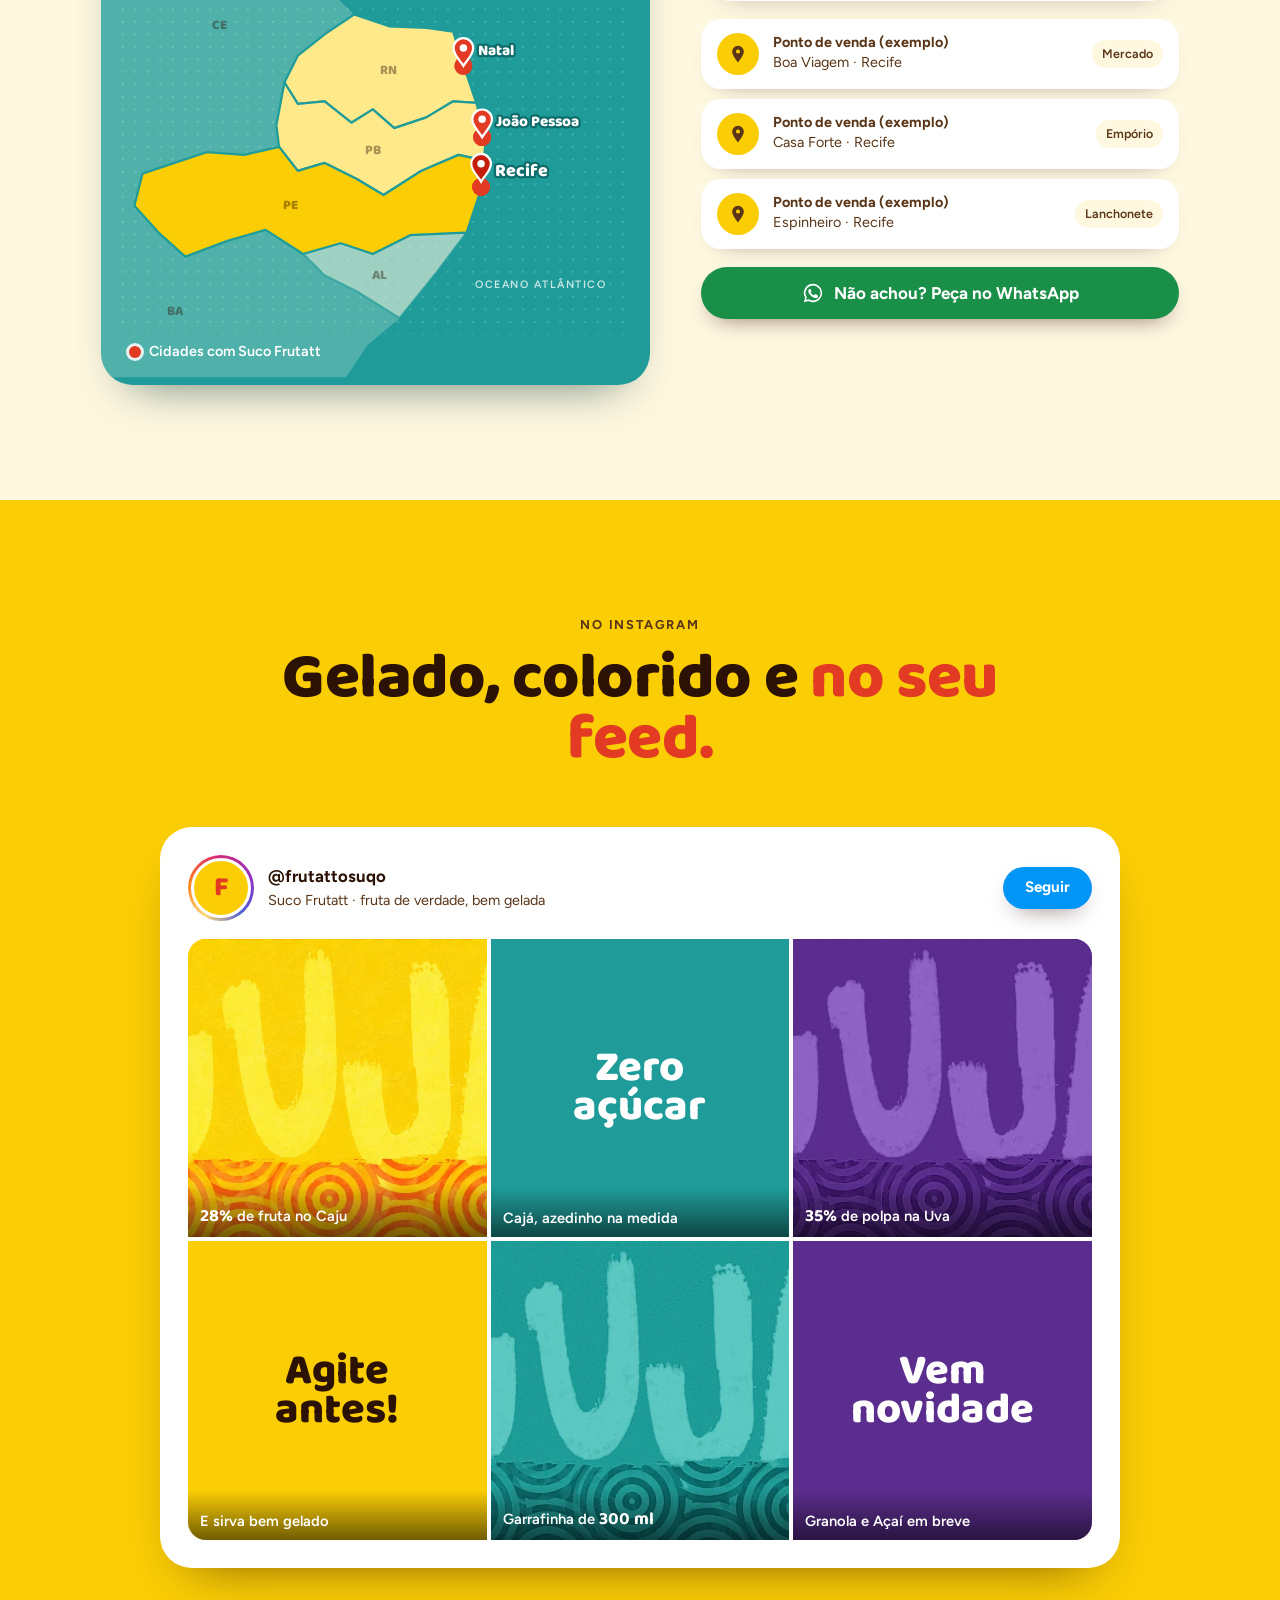
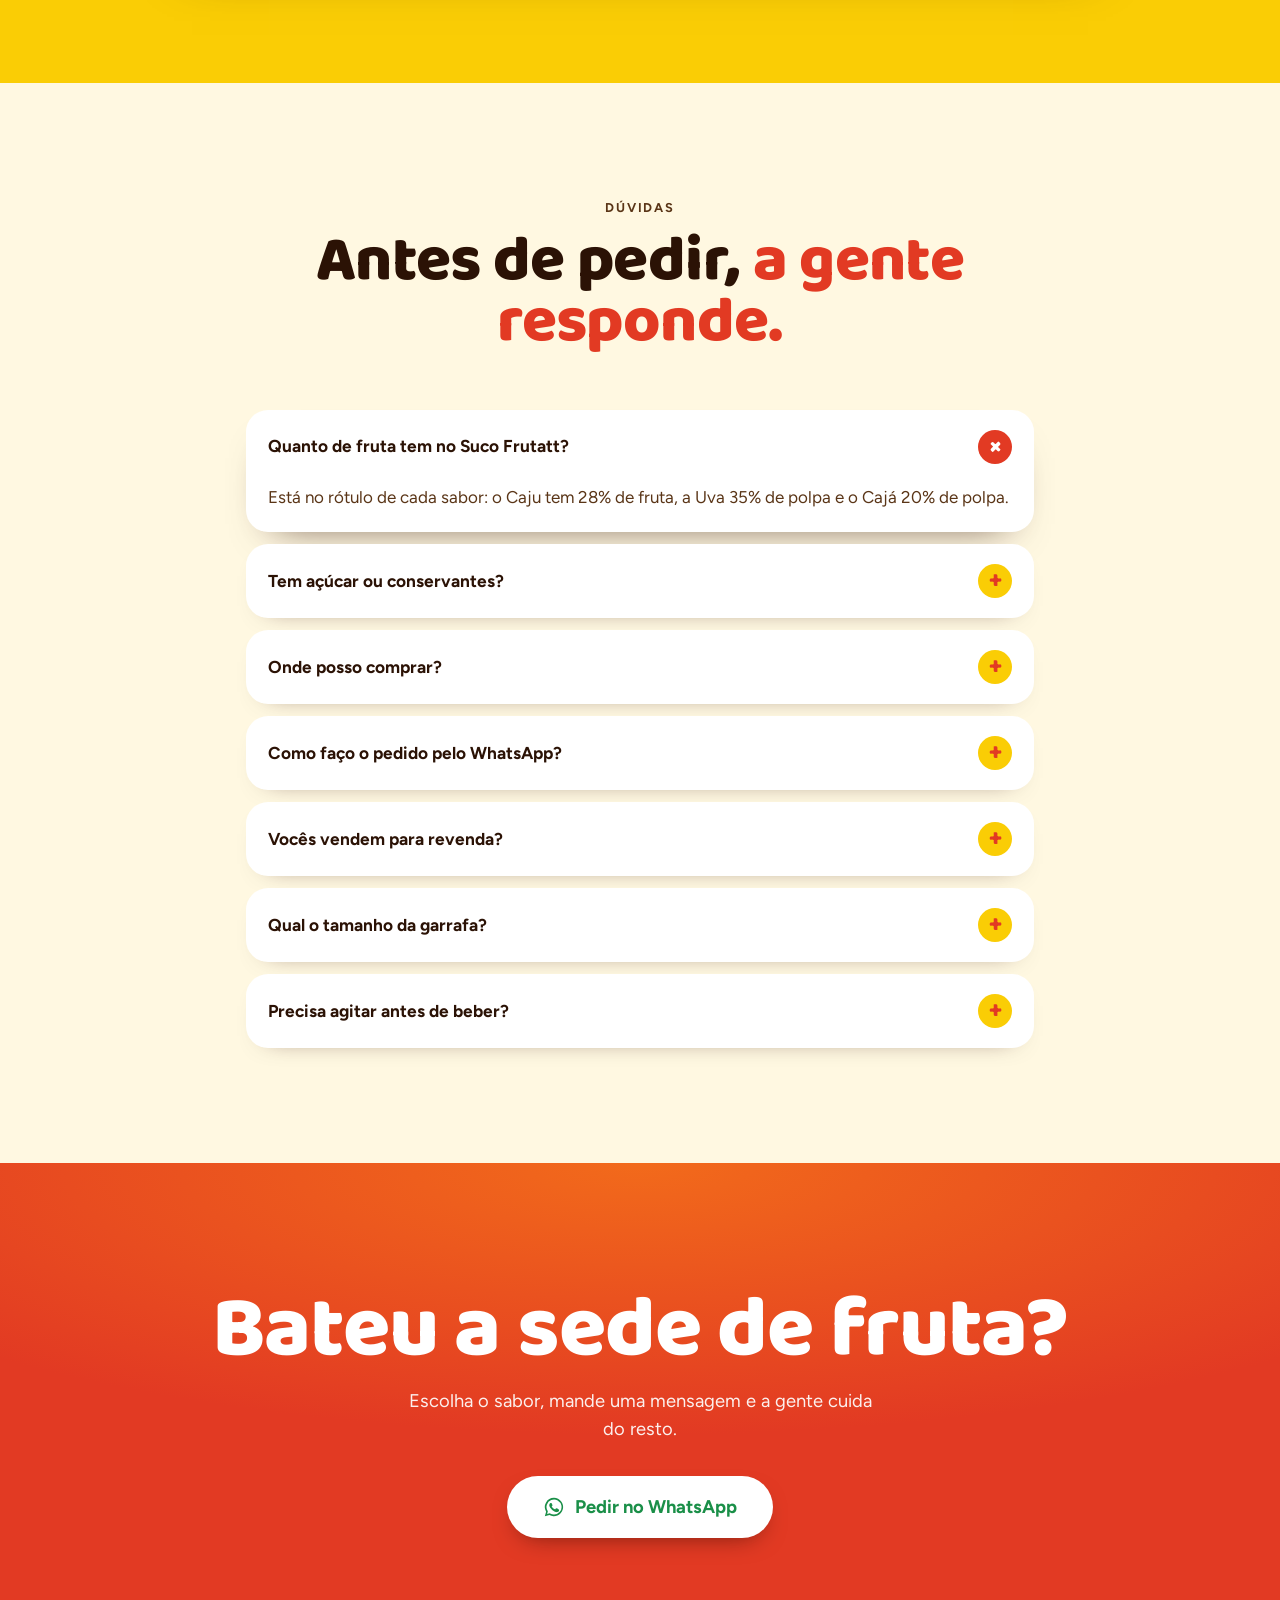
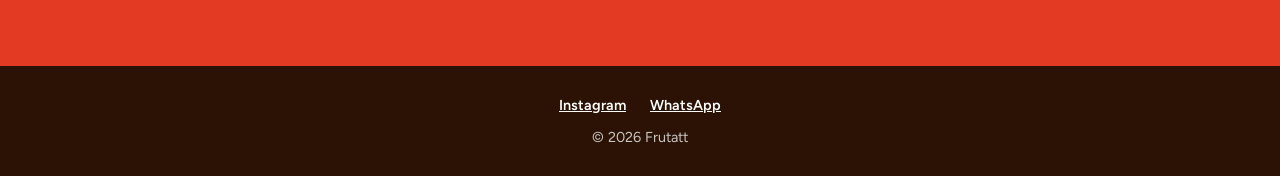
==== commit 4bcf9e62: "Seções de conversão na home: carrossel, mapa, benefícios, Instagram e FAQ - Carrossel "Peça o seu" c" ====
--- a/site/index.html
+++ b/site/index.html
@@ -19,9 +19,25 @@
         imagesrcset="img/prod-caju-320.avif 320w, img/prod-caju-520.avif 520w, img/prod-caju-760.avif 757w" imagesizes="(max-width: 767px) 52vw, 400px">
 
   <link rel="stylesheet" href="styles.css">
+
+  <script type="application/ld+json">
+  {
+    "@context": "https://schema.org",
+    "@type": "FAQPage",
+    "mainEntity": [
+      { "@type": "Question", "name": "Quanto de fruta tem no Suco Frutatt?", "acceptedAnswer": { "@type": "Answer", "text": "O Caju tem 28% de fruta, a Uva 35% de polpa e o Cajá 20% de polpa, conforme o rótulo." } },
+      { "@type": "Question", "name": "Tem açúcar ou conservantes?", "acceptedAnswer": { "@type": "Answer", "text": "O Caju é 0% açúcar, sem conservantes e fonte de vitamina C. O Cajá é zero açúcar e de baixa caloria." } },
+      { "@type": "Question", "name": "Onde posso comprar?", "acceptedAnswer": { "@type": "Answer", "text": "Em Recife, João Pessoa e Natal, ou pelo WhatsApp." } },
+      { "@type": "Question", "name": "Qual o tamanho da garrafa?", "acceptedAnswer": { "@type": "Answer", "text": "Caju, Uva e Cajá vêm na garrafinha de 300 ml." } }
+    ]
+  }
+  </script>
 </head>
 <body data-flavor="caju">
   <a class="skip" href="#conteudo">Pular para o conteúdo</a>
+  <svg width="0" height="0" style="position:absolute" aria-hidden="true">
+    <symbol id="i-wa" viewBox="0 0 24 24"><path fill="currentColor" d="M12 2a10 10 0 0 0-8.6 15.1L2 22l5-1.3A10 10 0 1 0 12 2Zm0 18.2a8.2 8.2 0 0 1-4.2-1.2l-.3-.2-3 .8.8-2.9-.2-.3A8.2 8.2 0 1 1 12 20.2Zm4.5-6.1c-.2-.1-1.5-.7-1.7-.8-.2-.1-.4-.1-.6.1l-.8 1c-.1.2-.3.2-.5.1a6.7 6.7 0 0 1-3.3-2.9c-.2-.4.2-.4.7-1.3.1-.2 0-.3 0-.4l-.8-1.8c-.2-.5-.4-.4-.6-.4h-.5a1 1 0 0 0-.7.3 3 3 0 0 0-.9 2.2 5.2 5.2 0 0 0 1.1 2.7 11.8 11.8 0 0 0 4.5 4c1.7.7 2.3.8 3.2.6a2.7 2.7 0 0 0 1.8-1.2 2.2 2.2 0 0 0 .1-1.3c0-.1-.2-.2-.4-.3Z"/></symbol>
+  </svg>
 
   <header class="nav">
     <a class="nav__brand" href="#topo" aria-label="Suco Frutatt — início">Suco Frutatt</a>
@@ -143,7 +159,7 @@
         </article>
       </div>
 
-      <p class="products__more"><a class="btn btn--ghost" href="sabores.html">Ver todos os sabores</a></p>
+      <p class="products__more"><a class="btn btn--ghost" href="#peca">Escolher meu sabor</a></p>
 
       <div class="products__band" data-depth="band" aria-hidden="true">
         <picture>
@@ -153,6 +169,176 @@
         </picture>
       </div>
       <div class="products__near" data-leaves="near-products" aria-hidden="true"></div>
+    </section>
+
+    <!-- ───────── BENEFÍCIOS ───────── -->
+    <section class="benefits" id="beneficios" aria-labelledby="benefits-title">
+      <header class="section-head">
+        <p class="eyebrow">Por que Frutatt</p>
+        <h2 id="benefits-title" class="section-title">Fruta de verdade, <span class="accent">sem complicação.</span></h2>
+      </header>
+      <ul class="benefits__grid">
+        <li class="benefit" data-reveal>
+          <span class="benefit__icon" aria-hidden="true">
+            <svg viewBox="0 0 48 48"><path d="M24 14c-7-6-17-2-17 8 0 10 8 20 17 20s17-10 17-20c0-10-10-14-17-8Z"/><path d="M24 14c0-4 2-8 6-10M24 14c-3-3-7-3-9-2"/></svg>
+          </span>
+          <h3>Sabor natural</h3>
+          <p>Polpa de verdade em cada garrafa: 28% no Caju, 35% na Uva, 20% no Cajá.</p>
+        </li>
+        <li class="benefit" data-reveal>
+          <span class="benefit__icon" aria-hidden="true">
+            <svg viewBox="0 0 48 48"><path d="M19 4h10v6l3 5v27a2 2 0 0 1-2 2H18a2 2 0 0 1-2-2V15l3-5Z"/><path d="M16 22h16M16 34h16"/></svg>
+          </span>
+          <h3>Praticidade</h3>
+          <p>Garrafinha de 300 ml pronta para beber. Vai na bolsa, na lancheira e na praia.</p>
+        </li>
+        <li class="benefit" data-reveal>
+          <span class="benefit__icon" aria-hidden="true">
+            <svg viewBox="0 0 48 48"><path d="M24 42S6 31 6 18a9 9 0 0 1 18-3 9 9 0 0 1 18 3c0 13-18 24-18 24Z"/><path d="M13 22h6l3-5 4 9 3-4h6"/></svg>
+          </span>
+          <h3>Mais leve no dia a dia</h3>
+          <p>Caju 0% açúcar e sem conservantes. Cajá zero açúcar e de baixa caloria.</p>
+        </li>
+        <li class="benefit" data-reveal>
+          <span class="benefit__icon" aria-hidden="true">
+            <svg viewBox="0 0 48 48"><path d="M24 4v40M7 14l34 20M41 14 7 34"/><path d="m19 7 5 4 5-4M19 41l5-4 5 4M5 21l7-1-2-6M43 27l-7 1 2 6M5 27l7 1-2 6M43 21l-7-1 2-6"/></svg>
+          </span>
+          <h3>Frescor gelado</h3>
+          <p>Sabores do Nordeste feitos para tomar bem gelado. É só agitar e abrir.</p>
+        </li>
+      </ul>
+      <p class="section-cta" data-reveal>
+        <a class="btn btn--wa" data-contact="whatsapp" hidden><svg class="i-wa" aria-hidden="true"><use href="#i-wa"/></svg> Quero experimentar</a>
+      </p>
+    </section>
+
+    <!-- ───────── CARROSSEL / PEÇA O SEU ───────── -->
+    <section class="shop" id="peca" aria-labelledby="shop-title">
+      <header class="section-head">
+        <p class="eyebrow">Peça o seu</p>
+        <h2 id="shop-title" class="section-title">Escolha o sabor e <span class="accent">peça em um toque.</span></h2>
+      </header>
+
+      <div class="carousel" data-carousel aria-roledescription="carrossel" aria-label="Sabores Frutatt">
+        <div class="carousel__track" tabindex="0" role="list">
+          <article class="pcard" role="listitem" data-flavor="caju" aria-labelledby="pc-caju">
+            <div class="pcard__media">
+              <span class="pcard__bg" style="background-image: image-set(url('img/bg-960.avif') type('image/avif'), url('img/bg-960.webp') type('image/webp'))" aria-hidden="true"></span>
+              <span class="pcard__product" data-product>
+                <span class="shadow" aria-hidden="true"></span>
+                <span class="prod__float"><picture class="prod__img">
+                  <source type="image/avif" srcset="img/prod-caju-320.avif 320w, img/prod-caju-520.avif 520w" sizes="180px">
+                  <img src="img/prod-caju-320.webp" srcset="img/prod-caju-320.webp 320w, img/prod-caju-520.webp 520w" sizes="180px" width="757" height="1437" alt="Garrafa de Suco Frutatt sabor Caju, 300 ml" loading="lazy" decoding="async">
+                </picture></span>
+              </span>
+            </div>
+            <div class="pcard__body">
+              <h3 class="pcard__name" id="pc-caju">Caju</h3>
+              <p class="pcard__desc">O clássico do Nordeste, gelado.</p>
+              <ul class="pcard__chips"><li>28% de fruta</li><li>Sem conservantes</li><li>0% açúcar</li></ul>
+              <div class="pcard__ctas">
+                <a class="btn btn--wa pcard__wa" data-contact="whatsapp" data-msg="Olá! Quero pedir o Suco Frutatt Caju." hidden><svg class="i-wa" aria-hidden="true"><use href="#i-wa"/></svg> Pedir no WhatsApp</a>
+                <a class="pcard__more" href="caju.html">Saber mais <span aria-hidden="true">→</span></a>
+              </div>
+            </div>
+          </article>
+
+          <article class="pcard" role="listitem" data-flavor="uva" aria-labelledby="pc-uva">
+            <div class="pcard__media">
+              <span class="pcard__bg" style="background-image: image-set(url('img/bg-uva-960.avif') type('image/avif'), url('img/bg-uva-960.webp') type('image/webp'))" aria-hidden="true"></span>
+              <span class="pcard__product" data-product>
+                <span class="shadow" aria-hidden="true"></span>
+                <span class="prod__float"><picture class="prod__img">
+                  <source type="image/avif" srcset="img/prod-uva-320.avif 320w, img/prod-uva-520.avif 520w" sizes="180px">
+                  <img src="img/prod-uva-320.webp" srcset="img/prod-uva-320.webp 320w, img/prod-uva-520.webp 520w" sizes="180px" width="757" height="1437" alt="Garrafa de Suco Frutatt sabor Uva, 300 ml" loading="lazy" decoding="async">
+                </picture></span>
+              </span>
+            </div>
+            <div class="pcard__body">
+              <h3 class="pcard__name" id="pc-uva">Uva</h3>
+              <p class="pcard__desc">Encorpado e intenso.</p>
+              <ul class="pcard__chips"><li>35% de polpa</li><li>300 ml</li></ul>
+              <div class="pcard__ctas">
+                <a class="btn btn--wa pcard__wa" data-contact="whatsapp" data-msg="Olá! Quero pedir o Suco Frutatt Uva." hidden><svg class="i-wa" aria-hidden="true"><use href="#i-wa"/></svg> Pedir no WhatsApp</a>
+                <a class="pcard__more" href="uva.html">Saber mais <span aria-hidden="true">→</span></a>
+              </div>
+            </div>
+          </article>
+
+          <article class="pcard" role="listitem" data-flavor="caja" aria-labelledby="pc-caja">
+            <div class="pcard__media">
+              <span class="pcard__bg" style="background-image: image-set(url('img/bg-caja-960.avif') type('image/avif'), url('img/bg-caja-960.webp') type('image/webp'))" aria-hidden="true"></span>
+              <span class="pcard__tag">Zero açúcar</span>
+              <span class="pcard__product" data-product>
+                <span class="shadow" aria-hidden="true"></span>
+                <span class="prod__float"><picture class="prod__img">
+                  <source type="image/avif" srcset="img/prod-caja-320.avif 320w, img/prod-caja-520.avif 520w" sizes="180px">
+                  <img src="img/prod-caja-320.webp" srcset="img/prod-caja-320.webp 320w, img/prod-caja-520.webp 520w" sizes="180px" width="757" height="1437" alt="Garrafa de Suco Frutatt sabor Cajá, 300 ml" loading="lazy" decoding="async">
+                </picture></span>
+              </span>
+            </div>
+            <div class="pcard__body">
+              <h3 class="pcard__name" id="pc-caja">Cajá</h3>
+              <p class="pcard__desc">Zero açúcar, azedinho na medida.</p>
+              <ul class="pcard__chips"><li>Zero açúcar</li><li>20% de polpa</li><li>Baixa caloria</li></ul>
+              <div class="pcard__ctas">
+                <a class="btn btn--wa pcard__wa" data-contact="whatsapp" data-msg="Olá! Quero pedir o Suco Frutatt Cajá." hidden><svg class="i-wa" aria-hidden="true"><use href="#i-wa"/></svg> Pedir no WhatsApp</a>
+                <a class="pcard__more" href="caja.html">Saber mais <span aria-hidden="true">→</span></a>
+              </div>
+            </div>
+          </article>
+
+          <article class="pcard" role="listitem" data-flavor="granola" aria-labelledby="pc-granola">
+            <div class="pcard__media">
+              <span class="pcard__bg" style="background-image: image-set(url('img/bg-granola-960.avif') type('image/avif'), url('img/bg-granola-960.webp') type('image/webp'))" aria-hidden="true"></span>
+              <span class="pcard__tag">Em breve</span>
+              <span class="pcard__product" data-product>
+                <span class="shadow" aria-hidden="true"></span>
+                <span class="prod__float"><picture class="prod__img">
+                  <source type="image/avif" srcset="img/prod-granola-320.avif 320w, img/prod-granola-520.avif 520w" sizes="180px">
+                  <img src="img/prod-granola-320.webp" srcset="img/prod-granola-320.webp 320w, img/prod-granola-520.webp 520w" sizes="180px" width="757" height="1437" alt="Produto Frutatt Granola" loading="lazy" decoding="async">
+                </picture></span>
+              </span>
+            </div>
+            <div class="pcard__body">
+              <h3 class="pcard__name" id="pc-granola">Granola</h3>
+              <p class="pcard__desc">Está chegando. Quer ser o primeiro a provar?</p>
+              <ul class="pcard__chips"><li>Lançamento</li></ul>
+              <div class="pcard__ctas">
+                <a class="btn btn--wa pcard__wa" data-contact="whatsapp" data-msg="Olá! Quero ser avisado quando o Frutatt Granola chegar." hidden><svg class="i-wa" aria-hidden="true"><use href="#i-wa"/></svg> Avise-me</a>
+              </div>
+            </div>
+          </article>
+
+          <article class="pcard" role="listitem" data-flavor="acai" aria-labelledby="pc-acai">
+            <div class="pcard__media">
+              <span class="pcard__bg" style="background-image: image-set(url('img/bg-acai-960.avif') type('image/avif'), url('img/bg-acai-960.webp') type('image/webp'))" aria-hidden="true"></span>
+              <span class="pcard__tag">Em breve</span>
+              <span class="pcard__product" data-product>
+                <span class="shadow" aria-hidden="true"></span>
+                <span class="prod__float"><picture class="prod__img">
+                  <source type="image/avif" srcset="img/prod-acai-320.avif 320w, img/prod-acai-520.avif 520w" sizes="180px">
+                  <img src="img/prod-acai-320.webp" srcset="img/prod-acai-320.webp 320w, img/prod-acai-520.webp 520w" sizes="180px" width="757" height="1437" alt="Produto Frutatt Açaí" loading="lazy" decoding="async">
+                </picture></span>
+              </span>
+            </div>
+            <div class="pcard__body">
+              <h3 class="pcard__name" id="pc-acai">Açaí</h3>
+              <p class="pcard__desc">Está chegando. Quer ser o primeiro a provar?</p>
+              <ul class="pcard__chips"><li>Lançamento</li></ul>
+              <div class="pcard__ctas">
+                <a class="btn btn--wa pcard__wa" data-contact="whatsapp" data-msg="Olá! Quero ser avisado quando o Frutatt Açaí chegar." hidden><svg class="i-wa" aria-hidden="true"><use href="#i-wa"/></svg> Avise-me</a>
+              </div>
+            </div>
+          </article>
+        </div>
+
+        <div class="carousel__ui">
+          <button class="carousel__btn" type="button" data-dir="-1" aria-label="Sabor anterior">←</button>
+          <div class="carousel__dots" role="group" aria-label="Escolher sabor"></div>
+          <button class="carousel__btn" type="button" data-dir="1" aria-label="Próximo sabor">→</button>
+        </div>
+      </div>
     </section>
 
     <!-- ───────── POR QUE ───────── -->
@@ -166,6 +352,158 @@
       </ul>
       <p class="why__note">Informações do rótulo do Suco Frutatt Caju 300 ml.</p>
     </section>
+
+    <!-- ───────── ONDE ENCONTRAR ───────── -->
+    <section class="where" id="onde-encontrar" aria-labelledby="where-title">
+      <header class="section-head">
+        <p class="eyebrow">Onde encontrar</p>
+        <h2 id="where-title" class="section-title">Gelado perto de você em <span class="accent">três capitais.</span></h2>
+        <p class="section-lead">Recife, João Pessoa e Natal. Toque numa cidade para ver os pontos de venda.</p>
+      </header>
+
+      <div class="where__grid">
+        <figure class="where__map" data-reveal>
+          <svg viewBox="0 0 570 492" role="img" aria-labelledby="map-title">
+            <title id="map-title">Mapa do Nordeste com Recife, João Pessoa e Natal marcadas</title>
+            <defs>
+              <pattern id="sea-dots" width="14" height="14" patternUnits="userSpaceOnUse">
+                <circle cx="2" cy="2" r="1.3" fill="currentColor" opacity=".18"/>
+              </pattern>
+            </defs>
+            <rect class="map__sea" width="570" height="492" fill="url(#sea-dots)"/>
+            <path class="map__land" d="M-54,6 L12,18 L72,12 L120,30 L186,66 L228,102 L261,133.8 L300,147 L342,148.8 L372,153 L384,192 L397.8,232.8 L406.2,262.2 L408.6,273 L406.2,297 L403.8,327 L399,342 L387,378 L352.2,424.2 L312,474 L276,504 L252,540 L-54,540 Z"/>
+            <path class="map__state map__state--on" d="M261,133.8 L300,147 L342,148.8 L372,153 L384,192 L397.8,232.8 L372,231 L342,249 L306,261 L282,240 L258,255 L228,231 L198,234 L183,210 L198,180 L228,156 Z" data-state="natal"/>
+            <path class="map__state map__state--on" d="M397.8,232.8 L406.2,262.2 L408.6,273 L406.2,297 L378,291 L336,309 L294,336 L264,318 L228,300 L198,309 L177,282 L174,258 L183,210 L198,234 L228,231 L258,255 L282,240 L306,261 L342,249 L372,231 Z" data-state="joao-pessoa"/>
+            <path class="map__state map__state--on" d="M406.2,297 L403.8,327 L399,342 L387,378 L324,381 L282,402 L246,390 L204,402 L162,375 L120,387 L72,405 L42,378 L15,348 L24,312 L60,300 L96,288 L138,291 L177,282 L198,309 L228,300 L264,318 L294,336 L336,309 L378,291 Z" data-state="recife"/>
+            <path class="map__state" d="M387,378 L352.2,424.2 L312,474 L264,444 L228,426 L204,402 L246,390 L282,402 L324,381 Z"/>
+            <g class="map__uf" aria-hidden="true">
+              <text x="110" y="150">CE</text><text x="300" y="200">RN</text><text x="282" y="290">PB</text>
+              <text x="190" y="352">PE</text><text x="290" y="430">AL</text><text x="60" y="470">BA</text>
+              <text class="map__ocean" x="470" y="440">Oceano Atlântico</text>
+            </g>
+
+            <g class="pin" data-city="natal" transform="translate(383.4 191.4)" tabindex="0" role="button" aria-label="Ver pontos em Natal">
+              <circle class="pin__pulse" r="10"/><circle class="pin__pulse pin__pulse--late" r="10"/>
+              <path class="pin__drop" d="M0 0 C-4 -7 -11 -12 -11 -20 A11 11 0 1 1 11 -20 C11 -12 4 -7 0 0 Z"/>
+              <circle class="pin__hole" cy="-20" r="4.2"/>
+              <text class="pin__label" x="16" y="-12">Natal</text>
+            </g>
+            <g class="pin" data-city="joao-pessoa" transform="translate(404.4 271.2)" tabindex="0" role="button" aria-label="Ver pontos em João Pessoa">
+              <circle class="pin__pulse" r="10"/><circle class="pin__pulse pin__pulse--late" r="10"/>
+              <path class="pin__drop" d="M0 0 C-4 -7 -11 -12 -11 -20 A11 11 0 1 1 11 -20 C11 -12 4 -7 0 0 Z"/>
+              <circle class="pin__hole" cy="-20" r="4.2"/>
+              <text class="pin__label" x="16" y="-12">João Pessoa</text>
+            </g>
+            <g class="pin" data-city="recife" transform="translate(403.2 327)" tabindex="0" role="button" aria-label="Ver pontos em Recife">
+              <circle class="pin__pulse" r="10"/><circle class="pin__pulse pin__pulse--late" r="10"/>
+              <path class="pin__drop" d="M0 0 C-4 -7 -11 -12 -11 -20 A11 11 0 1 1 11 -20 C11 -12 4 -7 0 0 Z"/>
+              <circle class="pin__hole" cy="-20" r="4.2"/>
+              <text class="pin__label" x="16" y="-12">Recife</text>
+            </g>
+          </svg>
+          <figcaption class="where__legend"><span class="where__dot" aria-hidden="true"></span>Cidades com Suco Frutatt</figcaption>
+        </figure>
+
+        <div class="where__panel" data-reveal>
+          <div class="where__tabs" role="tablist" aria-label="Escolha a cidade">
+            <button class="where__tab" role="tab" id="tab-recife" data-city="recife" aria-selected="true" aria-controls="where-list">Recife <small>PE</small></button>
+            <button class="where__tab" role="tab" id="tab-joao-pessoa" data-city="joao-pessoa" aria-selected="false" aria-controls="where-list" tabindex="-1">João Pessoa <small>PB</small></button>
+            <button class="where__tab" role="tab" id="tab-natal" data-city="natal" aria-selected="false" aria-controls="where-list" tabindex="-1">Natal <small>RN</small></button>
+          </div>
+          <div class="where__list" id="where-list" role="tabpanel" aria-labelledby="tab-recife" aria-live="polite">
+            <!-- preenchido por main.js a partir de FRUTATT_PONTOS (config.js) -->
+            <p class="where__empty">Estamos em Recife, João Pessoa e Natal. Chame no WhatsApp para saber o ponto mais perto de você.</p>
+          </div>
+          <a class="btn btn--wa where__cta" data-contact="whatsapp" hidden>
+            <svg class="i-wa" aria-hidden="true"><use href="#i-wa"/></svg> Não achou? Peça no WhatsApp
+          </a>
+        </div>
+      </div>
+    </section>
+
+    <!-- ───────── PROVA SOCIAL ───────── -->
+    <section class="social" id="instagram" aria-labelledby="social-title">
+      <header class="section-head">
+        <p class="eyebrow">No Instagram</p>
+        <h2 id="social-title" class="section-title">Gelado, colorido e <span class="accent">no seu feed.</span></h2>
+      </header>
+
+      <div class="ig" data-reveal>
+        <div class="ig__profile">
+          <span class="ig__avatar" aria-hidden="true"><span>F</span></span>
+          <div class="ig__who">
+            <strong data-contact-label="instagram">@frutattosuqo</strong>
+            <span>Suco Frutatt · fruta de verdade, bem gelada</span>
+          </div>
+          <a class="btn ig__follow" data-contact="instagram" hidden>Seguir</a>
+        </div>
+
+        <ul class="ig__grid" aria-label="Destaques do Instagram">
+          <li><a class="ig__tile ig__tile--photo" data-contact="instagram" style="--tile: url('img/bg-960.webp')" aria-label="Ver Caju no Instagram">
+            <span class="ig__caption"><strong>28%</strong> de fruta no Caju</span></a></li>
+          <li><a class="ig__tile" data-contact="instagram" data-flavor="caja" aria-label="Ver Cajá no Instagram">
+            <span class="ig__big">Zero<br>açúcar</span><span class="ig__caption">Cajá, azedinho na medida</span></a></li>
+          <li><a class="ig__tile ig__tile--photo" data-contact="instagram" style="--tile: url('img/bg-uva-960.webp')" aria-label="Ver Uva no Instagram">
+            <span class="ig__caption"><strong>35%</strong> de polpa na Uva</span></a></li>
+          <li><a class="ig__tile" data-contact="instagram" data-flavor="caju" aria-label="Ver dica no Instagram">
+            <span class="ig__big">Agite<br>antes!</span><span class="ig__caption">E sirva bem gelado</span></a></li>
+          <li><a class="ig__tile ig__tile--photo" data-contact="instagram" style="--tile: url('img/bg-caja-960.webp')" aria-label="Ver Cajá no Instagram">
+            <span class="ig__caption">Garrafinha de <strong>300 ml</strong></span></a></li>
+          <li><a class="ig__tile" data-contact="instagram" data-flavor="uva" aria-label="Ver novidades no Instagram">
+            <span class="ig__big">Vem<br>novidade</span><span class="ig__caption">Granola e Açaí em breve</span></a></li>
+        </ul>
+      </div>
+
+      <!-- depoimentos reais entram por FRUTATT_DEPOIMENTOS (config.js); vazio = bloco escondido -->
+      <ul class="quotes" data-quotes hidden></ul>
+    </section>
+
+    <!-- ───────── FAQ ───────── -->
+    <section class="faq" id="duvidas" aria-labelledby="faq-title">
+      <header class="section-head">
+        <p class="eyebrow">Dúvidas</p>
+        <h2 id="faq-title" class="section-title">Antes de pedir, <span class="accent">a gente responde.</span></h2>
+      </header>
+      <div class="faq__list">
+        <details class="faq__item" name="faq" data-reveal open>
+          <summary>Quanto de fruta tem no Suco Frutatt?</summary>
+          <div class="faq__body"><p>Está no rótulo de cada sabor: o Caju tem 28% de fruta, a Uva 35% de polpa e o Cajá 20% de polpa.</p></div>
+        </details>
+        <details class="faq__item" name="faq" data-reveal>
+          <summary>Tem açúcar ou conservantes?</summary>
+          <div class="faq__body"><p>O Caju é 0% açúcar, sem conservantes e fonte de vitamina C. O Cajá é zero açúcar e de baixa caloria. Cada garrafa traz a informação completa no rótulo.</p></div>
+        </details>
+        <details class="faq__item" name="faq" data-reveal>
+          <summary>Onde posso comprar?</summary>
+          <div class="faq__body"><p>Em Recife, João Pessoa e Natal. Veja os pontos em <a href="#onde-encontrar">Onde encontrar</a> ou peça direto pelo WhatsApp.</p></div>
+        </details>
+        <details class="faq__item" name="faq" data-reveal>
+          <summary>Como faço o pedido pelo WhatsApp?</summary>
+          <div class="faq__body"><p>Toque em “Pedir no WhatsApp”, diga o sabor e a quantidade. A gente responde com os valores e como você recebe o seu pedido.</p></div>
+        </details>
+        <details class="faq__item" name="faq" data-reveal>
+          <summary>Vocês vendem para revenda?</summary>
+          <div class="faq__body"><p>Sim. Mercados, empórios e lanchonetes podem chamar no WhatsApp contando o nome do negócio e a cidade.</p></div>
+        </details>
+        <details class="faq__item" name="faq" data-reveal>
+          <summary>Qual o tamanho da garrafa?</summary>
+          <div class="faq__body"><p>Caju, Uva e Cajá vêm na garrafinha de 300 ml: cabe na bolsa, na lancheira e no isopor da praia.</p></div>
+        </details>
+        <details class="faq__item" name="faq" data-reveal>
+          <summary>Precisa agitar antes de beber?</summary>
+          <div class="faq__body"><p>Sim! A polpa assenta no fundo, então agite antes de abrir e sirva bem gelado.</p></div>
+        </details>
+      </div>
+    </section>
+
+    <!-- ───────── CTA FINAL ───────── -->
+    <section class="closer" aria-labelledby="closer-title">
+      <h2 id="closer-title" class="closer__title" data-reveal>Bateu a sede de fruta?</h2>
+      <p class="closer__lead" data-reveal>Escolha o sabor, mande uma mensagem e a gente cuida do resto.</p>
+      <a class="btn btn--wa btn--lg" data-contact="whatsapp" hidden data-reveal>
+        <svg class="i-wa" aria-hidden="true"><use href="#i-wa"/></svg> Pedir no WhatsApp
+      </a>
+    </section>
   </main>
 
   <footer class="footer">
@@ -175,8 +513,10 @@
     </div>
     <p>© 2026 Frutatt</p>
   </footer>
-  <a class="wa-fab" data-contact="whatsapp" hidden aria-label="Fale com a Frutatt no WhatsApp">
-    <svg viewBox="0 0 24 24" width="28" height="28" aria-hidden="true"><path fill="currentColor" d="M12 2a10 10 0 0 0-8.6 15.1L2 22l5-1.3A10 10 0 1 0 12 2Zm0 18.2a8.2 8.2 0 0 1-4.2-1.2l-.3-.2-3 .8.8-2.9-.2-.3A8.2 8.2 0 1 1 12 20.2Zm4.5-6.1c-.2-.1-1.5-.7-1.7-.8-.2-.1-.4-.1-.6.1l-.8 1c-.1.2-.3.2-.5.1a6.7 6.7 0 0 1-3.3-2.9c-.2-.4.2-.4.7-1.3.1-.2 0-.3 0-.4l-.8-1.8c-.2-.5-.4-.4-.6-.4h-.5a1 1 0 0 0-.7.3 3 3 0 0 0-.9 2.2 5.2 5.2 0 0 0 1.1 2.7 11.8 11.8 0 0 0 4.5 4c1.7.7 2.3.8 3.2.6a2.7 2.7 0 0 0 1.8-1.2 2.2 2.2 0 0 0 .1-1.3c0-.1-.2-.2-.4-.3Z"/></svg>
+  <a class="wa-fab" data-contact="whatsapp" hidden aria-label="Pedir no WhatsApp">
+    <span class="wa-fab__ring" aria-hidden="true"></span>
+    <svg viewBox="0 0 24 24" width="26" height="26" aria-hidden="true"><path fill="currentColor" d="M12 2a10 10 0 0 0-8.6 15.1L2 22l5-1.3A10 10 0 1 0 12 2Zm0 18.2a8.2 8.2 0 0 1-4.2-1.2l-.3-.2-3 .8.8-2.9-.2-.3A8.2 8.2 0 1 1 12 20.2Zm4.5-6.1c-.2-.1-1.5-.7-1.7-.8-.2-.1-.4-.1-.6.1l-.8 1c-.1.2-.3.2-.5.1a6.7 6.7 0 0 1-3.3-2.9c-.2-.4.2-.4.7-1.3.1-.2 0-.3 0-.4l-.8-1.8c-.2-.5-.4-.4-.6-.4h-.5a1 1 0 0 0-.7.3 3 3 0 0 0-.9 2.2 5.2 5.2 0 0 0 1.1 2.7 11.8 11.8 0 0 0 4.5 4c1.7.7 2.3.8 3.2.6a2.7 2.7 0 0 0 1.8-1.2 2.2 2.2 0 0 0 .1-1.3c0-.1-.2-.2-.4-.3Z"/></svg>
+    <span class="wa-fab__label">Pedir agora</span>
   </a>
 
   <script src="config.js"></script>
--- a/site/styles.css
+++ b/site/styles.css
@@ -420,17 +420,340 @@
 .footer__links:not(:has(a:not([hidden]))) { display: none; }
 .footer__links a { color: var(--white); font-weight: 600; }
 
+/* sticky CTA: always on screen, label visible (Instagram traffic lands on mobile and needs a clear next step) */
 .wa-fab {
-  position: fixed; right: 20px; bottom: 20px; z-index: 50;
-  display: grid; place-items: center; width: 60px; height: 60px; border-radius: 50%;
-  background: #1A8F48; color: var(--white);
+  position: fixed; right: 20px; bottom: calc(20px + env(safe-area-inset-bottom, 0px)); z-index: 50;
+  display: inline-flex; align-items: center; gap: 10px;
+  height: 58px; padding: 0 24px 0 18px; border-radius: 999px;
+  background: var(--wa); color: var(--white);
+  font-weight: 700; text-decoration: none;
   box-shadow: 0 12px 28px -10px rgba(0, 0, 0, 0.5);
   transition: transform 160ms var(--ease-out);
 }
+.wa-fab svg { animation: wa-nudge 5s ease-in-out 3s infinite; }
+.wa-fab__ring {
+  position: absolute; inset: 0; border-radius: inherit; pointer-events: none;
+  animation: wa-pulse 2.4s ease-out infinite;
+}
+@keyframes wa-pulse {
+  0%        { box-shadow: 0 0 0 0 rgba(26, 143, 72, 0.55); }
+  70%, 100% { box-shadow: 0 0 0 16px rgba(26, 143, 72, 0); }
+}
+@keyframes wa-nudge {
+  0%, 88%, 100% { rotate: 0deg; }
+  91% { rotate: -14deg; } 94% { rotate: 12deg; } 97% { rotate: -6deg; }
+}
 .wa-fab:active { transform: scale(0.94); }
 @media (hover: hover) and (pointer: fine) {
   .wa-fab:hover { transform: translateY(-3px); }
 }
+
+/* ═════════════════ Conversion sections (home) ═════════════════ */
+:root { --wa: #1A8F48; --gutter: max(16px, calc((100vw - 1180px) / 2)); interpolate-size: allow-keywords; }
+
+.section-head { max-width: 780px; margin: 0 auto clamp(32px, 5vw, 56px); padding: 0 16px; text-align: center; }
+.section-title { font-size: clamp(2.2rem, 5vw, 4rem); line-height: 0.95; }
+.section-lead { max-width: 46ch; margin: 16px auto 0; color: var(--ink-soft); font-size: 1.1rem; }
+.section-cta { margin: clamp(32px, 4vw, 48px) 0 0; text-align: center; }
+
+.btn--wa { background: var(--wa); color: var(--white); }
+.btn--lg { min-height: 62px; padding: 0 36px; font-size: 1.15rem; }
+.i-wa { width: 22px; height: 22px; flex: none; }
+
+/* ───────── Benefícios ───────── */
+.benefits { position: relative; z-index: 2; padding: clamp(72px, 9vw, 120px) clamp(16px, 4vw, 56px); }
+.benefits__grid {
+  list-style: none; margin: 0 auto; padding: 0; max-width: 1180px;
+  display: grid; grid-template-columns: repeat(auto-fit, minmax(min(100%, 230px), 1fr)); gap: clamp(12px, 2vw, 24px);
+}
+.benefit {
+  display: grid; align-content: start; gap: 10px;
+  padding: 28px 24px; border-radius: 28px;
+  background: var(--white); color: var(--ink);
+  box-shadow: 0 18px 40px -28px rgba(40, 10, 0, 0.7);
+  transition: transform var(--dur-hover) var(--ease-out), box-shadow var(--dur-hover) ease;
+}
+.benefit h3 { font-size: 1.5rem; line-height: 1.05; }
+.benefit p { margin: 0; color: var(--ink-soft); font-size: 0.98rem; }
+.benefit__icon {
+  display: grid; place-items: center; width: 64px; height: 64px; margin-bottom: 6px;
+  border-radius: 20px; background: var(--yellow);
+  transition: transform var(--dur-hover) var(--ease-out), background-color 240ms ease;
+}
+.benefit__icon svg { width: 36px; height: 36px; fill: none; stroke: var(--red); stroke-width: 2.6; stroke-linecap: round; stroke-linejoin: round; }
+@media (hover: hover) and (pointer: fine) {
+  .benefit:hover { transform: translateY(-8px); box-shadow: 0 28px 50px -30px rgba(40, 10, 0, 0.75); }
+  .benefit:hover .benefit__icon { transform: rotate(-8deg) scale(1.08); background: var(--yellow-soft); }
+}
+
+/* ───────── Carrossel de produtos ───────── */
+.shop { padding: clamp(72px, 9vw, 120px) 0; background: var(--cream); color: var(--ink); }
+.shop .eyebrow { color: var(--ink-soft); }
+.shop .accent { color: var(--red); }
+.carousel__track {
+  display: grid; grid-auto-flow: column; grid-auto-columns: min(78vw, 310px); gap: clamp(14px, 2vw, 24px);
+  overflow-x: auto; overscroll-behavior-x: contain;
+  scroll-snap-type: x mandatory; scroll-padding-inline: var(--gutter);
+  padding: 12px var(--gutter) 28px;
+  scrollbar-width: none; -webkit-overflow-scrolling: touch;
+}
+.carousel__track::-webkit-scrollbar { display: none; }
+.carousel__track.is-dragging { scroll-snap-type: none; cursor: grabbing; user-select: none; }
+.carousel__track.is-dragging a { pointer-events: none; }
+@media (hover: hover) and (pointer: fine) { .carousel__track { cursor: grab; } }
+
+.pcard {
+  scroll-snap-align: start;
+  display: flex; flex-direction: column; overflow: hidden;
+  border-radius: 28px; background: var(--white); color: var(--ink);
+  box-shadow: 0 18px 40px -26px rgba(40, 10, 0, 0.6);
+  transition: transform var(--dur-hover) var(--ease-out), box-shadow var(--dur-hover) ease;
+}
+.pcard__media { position: relative; aspect-ratio: 1 / 0.9; overflow: hidden; isolation: isolate; background: var(--t-bg); }
+.pcard__bg {
+  position: absolute; inset: 0; z-index: -1;
+  background-size: cover; background-position: 50% 62%;
+  transition: transform 700ms var(--ease-out);
+}
+.pcard__product { position: absolute; left: 50%; bottom: 7%; height: 84%; aspect-ratio: 757 / 1437; translate: -50% 0; }
+.pcard__product .prod__float { display: block; }
+.pcard__tag {
+  position: absolute; top: 14px; left: 14px; z-index: 2;
+  padding: 6px 12px; border-radius: 999px; background: var(--white);
+  font-weight: 700; font-size: 0.75rem; letter-spacing: 0.08em; text-transform: uppercase;
+  color: var(--t-chip-strong, var(--red));
+}
+.pcard__body { flex: 1; display: flex; flex-direction: column; gap: 10px; padding: 20px 22px 22px; }
+.pcard__name { font-size: 2rem; line-height: 1; }
+.pcard__desc { margin: 0; color: var(--ink-soft); font-weight: 500; }
+.pcard__chips { list-style: none; margin: 0 0 6px; padding: 0; display: flex; flex-wrap: wrap; gap: 6px; }
+.pcard__chips li {
+  padding: 5px 11px; border-radius: 999px; font-weight: 600; font-size: 0.82rem;
+  background: color-mix(in srgb, var(--t-bg) 20%, var(--white)); color: var(--ink);
+}
+.pcard__ctas { margin-top: auto; display: flex; flex-wrap: wrap; align-items: center; gap: 10px 16px; }
+.pcard__wa { min-height: 48px; padding: 0 20px; font-size: 0.95rem; gap: 8px; }
+.pcard__wa .i-wa { width: 20px; height: 20px; }
+.pcard__more { font-weight: 700; text-decoration: none; }
+.pcard__more span { display: inline-block; transition: transform 320ms var(--ease-out); }
+@media (hover: hover) and (pointer: fine) {
+  .pcard:hover { transform: translateY(-8px); box-shadow: 0 30px 50px -30px rgba(40, 10, 0, 0.7); }
+  .pcard:hover .pcard__bg { transform: scale(1.07); }
+  .pcard:hover .prod__img { transform: translateY(-12px) scale(1.04); }
+  .pcard:hover .shadow::before { transform: scale(1.12, 1.25); opacity: 1; }
+  .pcard__more:hover span { transform: translateX(6px); }
+}
+
+.carousel__ui { display: flex; align-items: center; justify-content: center; gap: 14px; padding: 0 16px; }
+.carousel__btn {
+  display: grid; place-items: center; width: 48px; height: 48px; border: 0; border-radius: 50%;
+  background: var(--ink); color: var(--white); font: 700 1.2rem/1 var(--font-body); cursor: pointer;
+  transition: transform 160ms var(--ease-out), opacity 200ms ease;
+}
+.carousel__btn:active { transform: scale(0.92); }
+.carousel__btn:disabled { opacity: 0.25; cursor: default; }
+.carousel__dots { display: flex; }
+.carousel__dots button { display: grid; place-items: center; width: 28px; height: 32px; padding: 0; border: 0; background: none; cursor: pointer; }
+.carousel__dots button::before {
+  content: ""; width: 9px; height: 9px; border-radius: 999px; background: rgba(43, 18, 5, 0.25);
+  transition: width 320ms var(--ease-out), background-color 200ms ease;
+}
+.carousel__dots button[aria-current="true"]::before { width: 24px; background: var(--red); }
+
+/* ───────── Onde encontrar ───────── */
+.where { padding: clamp(72px, 9vw, 120px) 0; background: var(--cream); color: var(--ink); }
+.where .eyebrow { color: var(--ink-soft); }
+.where .accent { color: var(--red); }
+.where__grid {
+  max-width: 1180px; margin: 0 auto; padding: 0 clamp(16px, 4vw, 56px);
+  display: grid; grid-template-columns: minmax(0, 1.15fr) minmax(0, 1fr); gap: clamp(24px, 4vw, 56px); align-items: center;
+}
+.where__map {
+  position: relative; margin: 0; padding: clamp(10px, 2vw, 20px);
+  border-radius: 32px; background: #1F9C99; color: var(--white);
+  box-shadow: 0 24px 50px -30px rgba(14, 60, 60, 0.8);
+  overflow: hidden;
+}
+.where__map svg { display: block; width: 100%; height: auto; overflow: visible; }
+.map__land { fill: #FFF8E1; opacity: 0.22; }
+.map__state { fill: #FFF8E1; opacity: 0.45; stroke: #1F9C99; stroke-width: 2.5; stroke-linejoin: round; transition: fill 300ms ease, opacity 300ms ease; }
+.map__state--on { fill: #FFE98A; opacity: 1; }
+.map__state.is-active { fill: var(--yellow); }
+.map__uf text { font: 800 15px var(--font-display); fill: var(--ink); opacity: 0.4; text-anchor: middle; }
+.map__uf .map__ocean { font: 600 12px var(--font-body); letter-spacing: 0.14em; text-transform: uppercase; fill: var(--white); opacity: 0.75; }
+.pin { cursor: pointer; outline: none; }
+.pin__pulse { fill: var(--red); transform-box: fill-box; transform-origin: center; animation: pin-pulse 2.2s ease-out infinite; }
+.pin__pulse--late { animation-delay: 1.1s; }
+.pin__drop { fill: var(--red); stroke: var(--white); stroke-width: 2.5; }
+.pin__hole { fill: var(--white); }
+.pin__drop, .pin__hole { transition: transform 320ms var(--ease-out), fill 200ms ease; }
+.pin__label {
+  font: 800 17px var(--font-display); fill: var(--white);
+  paint-order: stroke; stroke: #0E6B6A; stroke-width: 5px; stroke-linejoin: round;
+  transition: font-size 200ms ease;
+}
+.pin.is-active .pin__drop { fill: #C41E0A; }
+.pin.is-active .pin__label { font-size: 20px; }
+.pin.is-active .pin__drop, .pin.is-active .pin__hole,
+.pin:focus-visible .pin__drop, .pin:focus-visible .pin__hole { transform: translateY(-6px); }
+@media (hover: hover) and (pointer: fine) {
+  .pin:hover .pin__drop, .pin:hover .pin__hole { transform: translateY(-6px); }
+}
+@keyframes pin-pulse {
+  from { transform: scale(0.5); opacity: 0.6; }
+  to   { transform: scale(3.4); opacity: 0; }
+}
+/* pins drop in when the map scrolls into view */
+.pin[data-city="recife"] { --d: 0.15s; }
+.pin[data-city="joao-pessoa"] { --d: 0.3s; }
+.pin[data-city="natal"] { --d: 0.45s; }
+.js .where:not(.is-in) .pin { opacity: 0; }
+.where.is-in .pin__drop, .where.is-in .pin__hole { animation: pin-drop 900ms cubic-bezier(0.34, 1.56, 0.64, 1) var(--d) backwards; }
+.where.is-in .pin__label { animation: pin-label 600ms var(--ease-out) calc(var(--d) + 0.35s) backwards; }
+@keyframes pin-drop { from { transform: translateY(-60px); opacity: 0; } 60% { opacity: 1; } }
+@keyframes pin-label { from { opacity: 0; } }
+
+.where__legend { display: flex; align-items: center; gap: 8px; padding: 6px 8px 2px; font-weight: 600; font-size: 0.9rem; }
+.where__dot { width: 12px; height: 12px; border-radius: 50%; background: var(--red); box-shadow: 0 0 0 3px rgba(255, 255, 255, 0.85); }
+
+.where__tabs {
+  display: flex; gap: 4px; padding: 6px; border-radius: 999px;
+  background: var(--white); box-shadow: 0 12px 30px -24px rgba(40, 10, 0, 0.7);
+}
+.where__tab {
+  flex: 1; min-height: 48px; padding: 0 10px; border: 0; border-radius: 999px;
+  background: transparent; color: var(--ink); font: 700 1rem var(--font-body); cursor: pointer;
+  transition: background-color 240ms ease, color 240ms ease, transform 160ms var(--ease-out);
+}
+.where__tab small { font-size: 0.72rem; opacity: 0.6; letter-spacing: 0.06em; }
+.where__tab[aria-selected="true"] { background: var(--red); color: var(--white); }
+.where__tab:active { transform: scale(0.96); }
+@media (hover: hover) and (pointer: fine) {
+  .where__tab[aria-selected="false"]:hover { background: var(--cream); }
+}
+.where__list { margin: 18px 0; }
+.where__spots { list-style: none; margin: 0; padding: 0; display: grid; gap: 10px; }
+.spot {
+  display: flex; align-items: center; gap: 14px;
+  padding: 14px 16px; border-radius: 20px; background: var(--white);
+  box-shadow: 0 10px 24px -20px rgba(40, 10, 0, 0.7);
+  animation: spot-in 500ms var(--ease-out) calc(var(--i, 0) * 70ms) backwards;
+}
+.spot__icon { display: grid; place-items: center; flex: none; width: 42px; height: 42px; border-radius: 50%; background: var(--yellow); color: var(--red); }
+.spot__icon svg { width: 20px; height: 20px; }
+.spot strong { display: block; line-height: 1.2; }
+.spot span { font-size: 0.9rem; color: var(--ink-soft); }
+.spot__type {
+  margin-left: auto; padding: 4px 10px; border-radius: 999px; background: var(--cream);
+  font-weight: 600; font-size: 0.78rem !important; white-space: nowrap;
+}
+@keyframes spot-in { from { opacity: 0; transform: translateY(12px); } }
+.where__empty { margin: 0; padding: 18px; border-radius: 20px; background: var(--white); font-weight: 600; color: var(--ink-soft); }
+.where__cta { width: 100%; justify-content: center; }
+
+/* ───────── Prova social / Instagram ───────── */
+.social { padding: clamp(72px, 9vw, 120px) clamp(16px, 4vw, 56px); }
+.ig {
+  max-width: 960px; margin: 0 auto; padding: clamp(14px, 3vw, 28px);
+  border-radius: 32px; background: var(--white); color: var(--ink);
+  box-shadow: 0 24px 50px -32px rgba(40, 10, 0, 0.7);
+}
+.ig__profile { display: flex; align-items: center; gap: 14px; margin-bottom: 18px; }
+.ig__avatar {
+  flex: none; width: 66px; height: 66px; padding: 3px; border-radius: 50%;
+  background: conic-gradient(from 210deg, #FEDA75, #FA7E1E, #D62976, #962FBF, #4F5BD5, #FEDA75);
+}
+.ig__avatar span {
+  display: grid; place-items: center; width: 100%; height: 100%; border-radius: 50%;
+  border: 3px solid var(--white); background: var(--yellow);
+  font: 800 1.7rem/1 var(--font-display); color: var(--red);
+}
+.ig__who { flex: 1; min-width: 0; display: grid; }
+.ig__who strong { font-size: 1.05rem; }
+.ig__who span { font-size: 0.9rem; color: var(--ink-soft); }
+.ig__follow { min-height: 42px; padding: 0 22px; background: #0095F6; color: var(--white); font-size: 0.95rem; }
+.ig__grid {
+  list-style: none; margin: 0; padding: 0;
+  display: grid; grid-template-columns: repeat(3, minmax(0, 1fr)); gap: 4px;
+  border-radius: 18px; overflow: hidden;
+}
+.ig__tile {
+  position: relative; display: grid; place-content: center; aspect-ratio: 1; overflow: hidden; isolation: isolate;
+  background: var(--t-bg); color: var(--t-ink); text-align: center; text-decoration: none;
+}
+.ig__tile--photo { background: var(--tile) 50% 60% / cover; }
+.ig__tile--photo::before { content: ""; position: absolute; inset: 0; z-index: -1; background: inherit; transition: transform 700ms var(--ease-out); }
+.ig__big { font: 800 clamp(1.25rem, 4.4vw, 2.7rem)/0.9 var(--font-display); }
+.ig__caption {
+  position: absolute; left: 0; right: 0; bottom: 0; z-index: 1;
+  padding: 22px 12px 10px; text-align: left;
+  font-weight: 600; font-size: clamp(0.7rem, 1.6vw, 0.92rem); line-height: 1.25; color: var(--white);
+  background: linear-gradient(transparent, rgba(0, 0, 0, 0.55));
+}
+.ig__caption strong { font-family: var(--font-display); font-size: 1.2em; }
+.ig__tile::after {
+  content: "♥"; position: absolute; inset: 0; z-index: 2;
+  display: grid; place-items: center; font-size: 3rem; color: var(--white);
+  background: rgba(0, 0, 0, 0.22); opacity: 0; transform: scale(0.5);
+  transition: opacity 260ms ease, transform 420ms cubic-bezier(0.34, 1.56, 0.64, 1);
+}
+@media (hover: hover) and (pointer: fine) {
+  .ig__tile:hover::after { opacity: 1; transform: scale(1); }
+}
+.ig__tile:active::after { opacity: 1; transform: scale(1); }
+
+.quotes {
+  list-style: none; max-width: 960px; margin: 20px auto 0; padding: 0;
+  display: grid; grid-template-columns: repeat(auto-fit, minmax(min(100%, 260px), 1fr)); gap: 14px;
+}
+.quote { margin: 0; padding: 22px; border-radius: 24px; background: var(--white); color: var(--ink); }
+.quote p { margin: 0 0 12px; font-size: 1.05rem; }
+.quote footer { font-size: 0.9rem; color: var(--ink-soft); }
+.quote footer strong { color: var(--ink); }
+
+/* ───────── FAQ ───────── */
+.faq { padding: clamp(72px, 9vw, 120px) 0; background: var(--cream); color: var(--ink); }
+.faq .eyebrow { color: var(--ink-soft); }
+.faq .accent { color: var(--red); }
+.faq__list { max-width: 820px; margin: 0 auto; padding: 0 16px; display: grid; gap: 12px; }
+.faq__item {
+  border-radius: 22px; background: var(--white); overflow: hidden;
+  box-shadow: 0 10px 26px -22px rgba(40, 10, 0, 0.7);
+  transition: box-shadow 300ms ease;
+}
+.faq__item[open] { box-shadow: 0 20px 40px -28px rgba(40, 10, 0, 0.75); }
+.faq__item summary {
+  display: flex; align-items: center; justify-content: space-between; gap: 16px;
+  padding: 20px 22px; list-style: none; cursor: pointer;
+  font-weight: 700; font-size: 1.08rem; line-height: 1.3;
+}
+.faq__item summary::-webkit-details-marker { display: none; }
+.faq__item summary::after {
+  content: "+"; flex: none; display: grid; place-items: center; width: 34px; height: 34px; border-radius: 50%;
+  background: var(--yellow); color: var(--red); font: 800 1.5rem/1 var(--font-display);
+  transition: transform 360ms var(--ease-out), background-color 240ms ease, color 240ms ease;
+}
+.faq__item[open] summary::after { transform: rotate(45deg); background: var(--red); color: var(--white); }
+/* smooth open/close where supported (Chromium); elsewhere it simply toggles */
+.faq__item::details-content {
+  block-size: 0; overflow: clip;
+  transition: block-size 420ms var(--ease-out), content-visibility 420ms allow-discrete;
+}
+.faq__item[open]::details-content { block-size: auto; }
+.faq__body { padding: 0 22px 22px; color: var(--ink-soft); }
+.faq__body p { margin: 0; }
+.faq__body a { color: var(--red); font-weight: 600; }
+
+/* ───────── CTA final ───────── */
+.closer {
+  position: relative; overflow: hidden;
+  padding: clamp(80px, 10vw, 140px) 16px;
+  background: radial-gradient(120% 90% at 50% 0%, var(--orange), var(--red) 60%);
+  color: var(--white); text-align: center;
+}
+.closer__title { font-size: clamp(2.6rem, 7vw, 5.4rem); line-height: 0.92; }
+.closer__lead { max-width: 40ch; margin: 16px auto 32px; font-size: 1.15rem; opacity: 0.92; }
+.closer .btn--wa { background: var(--white); color: var(--wa); }
 
 /* ───────── Page transitions (Chromium cross-document; other browsers just navigate) ─────────
    The bottle carries a view-transition-name, so catalog card → flavor page morphs it. */
@@ -488,7 +811,30 @@
   .products__band { margin-top: -150px; }
   .why__item { padding: 22px 12px; border-radius: 22px; flex-basis: 140px; }
   .catalog__grid { grid-template-columns: 1fr; max-width: 420px; }
-  .wa-fab { right: 16px; bottom: 16px; width: 54px; height: 54px; }
+  .wa-fab { right: 14px; bottom: calc(14px + env(safe-area-inset-bottom, 0px)); height: 54px; padding: 0 20px 0 16px; }
+  .footer { padding-bottom: 96px; } /* room for the sticky CTA */
+
+  .benefits__grid { grid-template-columns: repeat(2, minmax(0, 1fr)); gap: 10px; }
+  .benefit { padding: 20px 16px; border-radius: 22px; gap: 6px; }
+  .benefit h3 { font-size: 1.2rem; }
+  .benefit p { font-size: 0.88rem; }
+  .benefit__icon { width: 52px; height: 52px; border-radius: 16px; }
+  .benefit__icon svg { width: 30px; height: 30px; }
+
+  .where__grid { grid-template-columns: 1fr; }
+  .pin__label { font-size: 24px; }
+  .pin.is-active .pin__label { font-size: 27px; }
+  .where__tab { font-size: 0.92rem; padding: 0 6px; }
+  .where__tab small { display: none; }
+
+  .ig { border-radius: 24px; }
+  .ig__avatar { width: 54px; height: 54px; }
+  .ig__who span { font-size: 0.8rem; }
+  .ig__follow { padding: 0 16px; }
+  .ig__grid { border-radius: 12px; gap: 3px; }
+  .ig__caption { padding: 16px 8px 7px; }
+  .faq__item summary { padding: 18px; font-size: 1rem; }
+  .faq__body { padding: 0 18px 18px; }
 }
 
 /* ───────── Reduced motion: keep fades, drop movement ───────── */
@@ -501,4 +847,8 @@
   a.card__link:hover .prod__img, a.card__link:hover .card__bg { transform: none; }
   .prod__name::after { transform: scaleX(1); opacity: 0; transition: opacity 200ms ease; }
   .prod:hover .prod__name::after { opacity: 1; }
-}
+  .wa-fab svg, .wa-fab__ring, .pin__pulse { animation: none; }
+  .pin__pulse { opacity: 0.25; transform: scale(1.8); }
+  .where.is-in .pin__drop, .where.is-in .pin__hole, .where.is-in .pin__label, .spot { animation: none; }
+  .benefit:hover, .benefit:hover .benefit__icon, .pcard:hover, .pcard:hover .pcard__bg, .pcard:hover .prod__img { transform: none; }
+}
